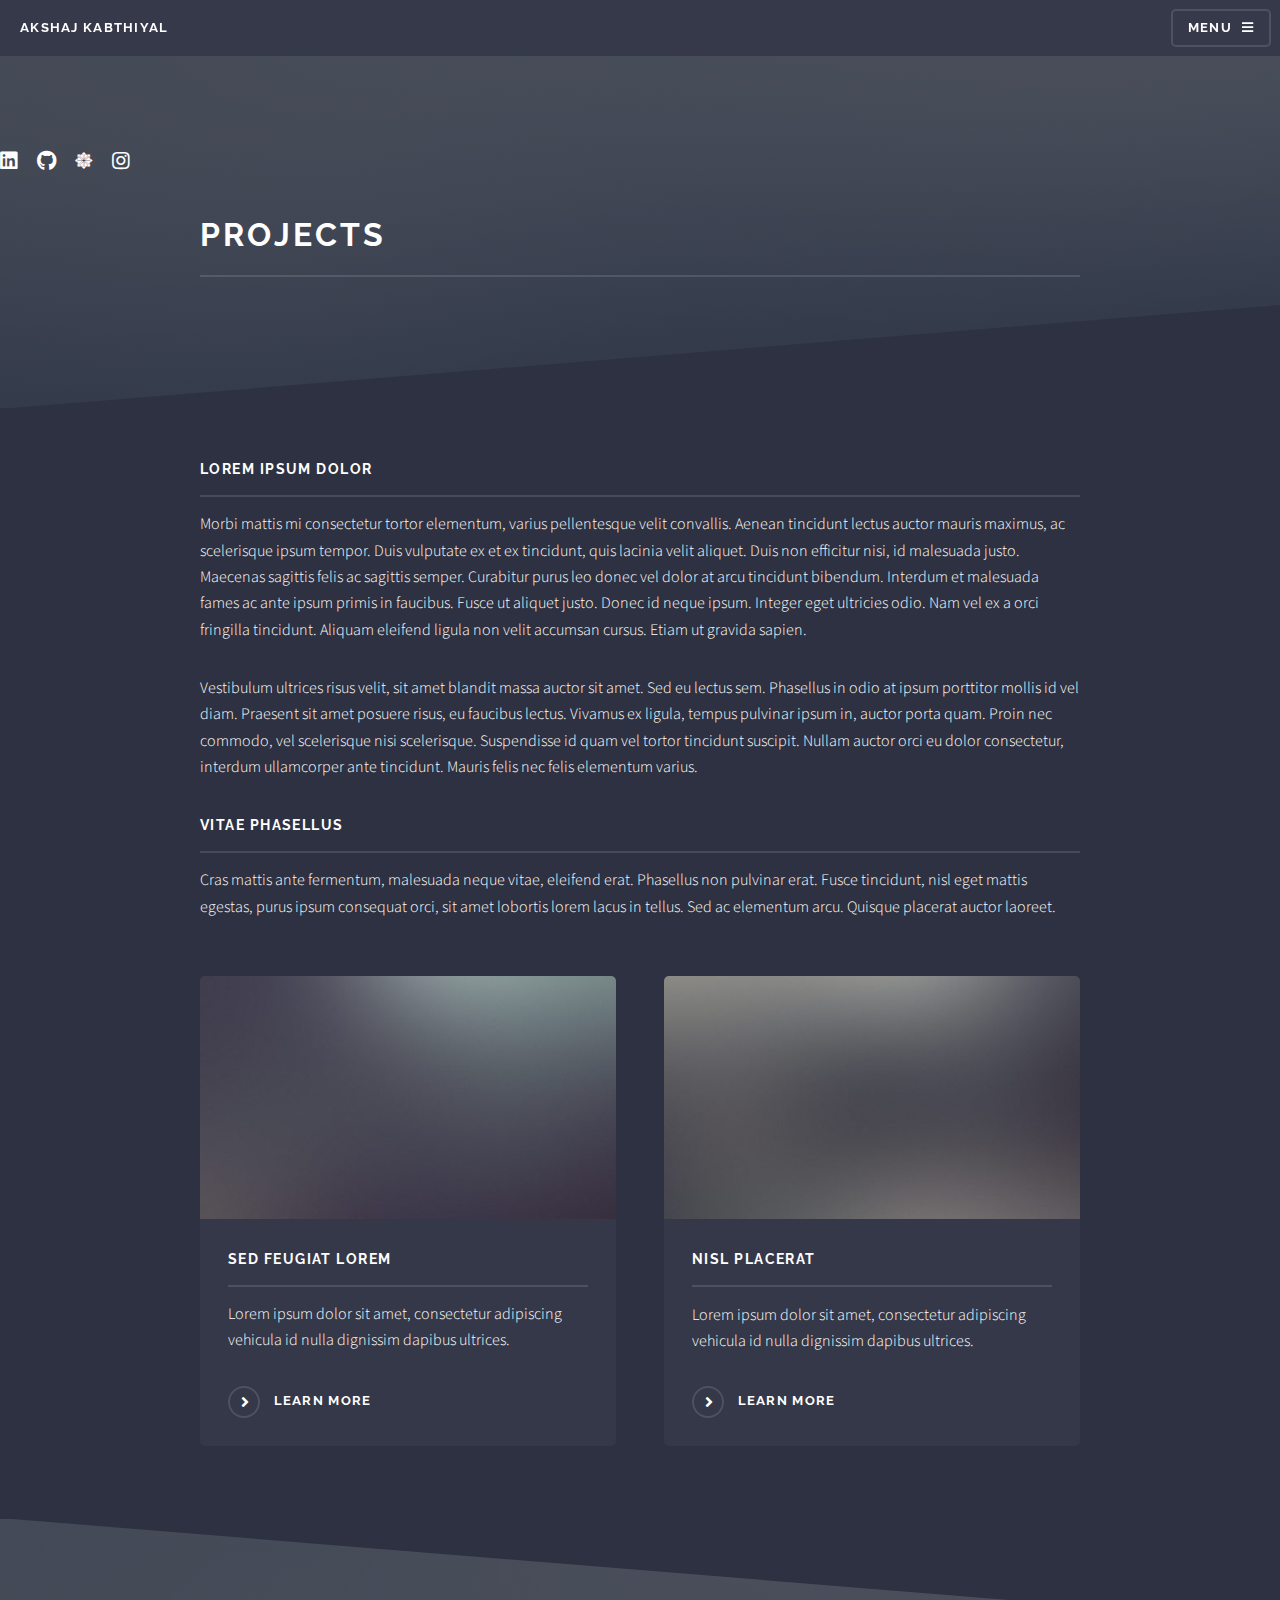
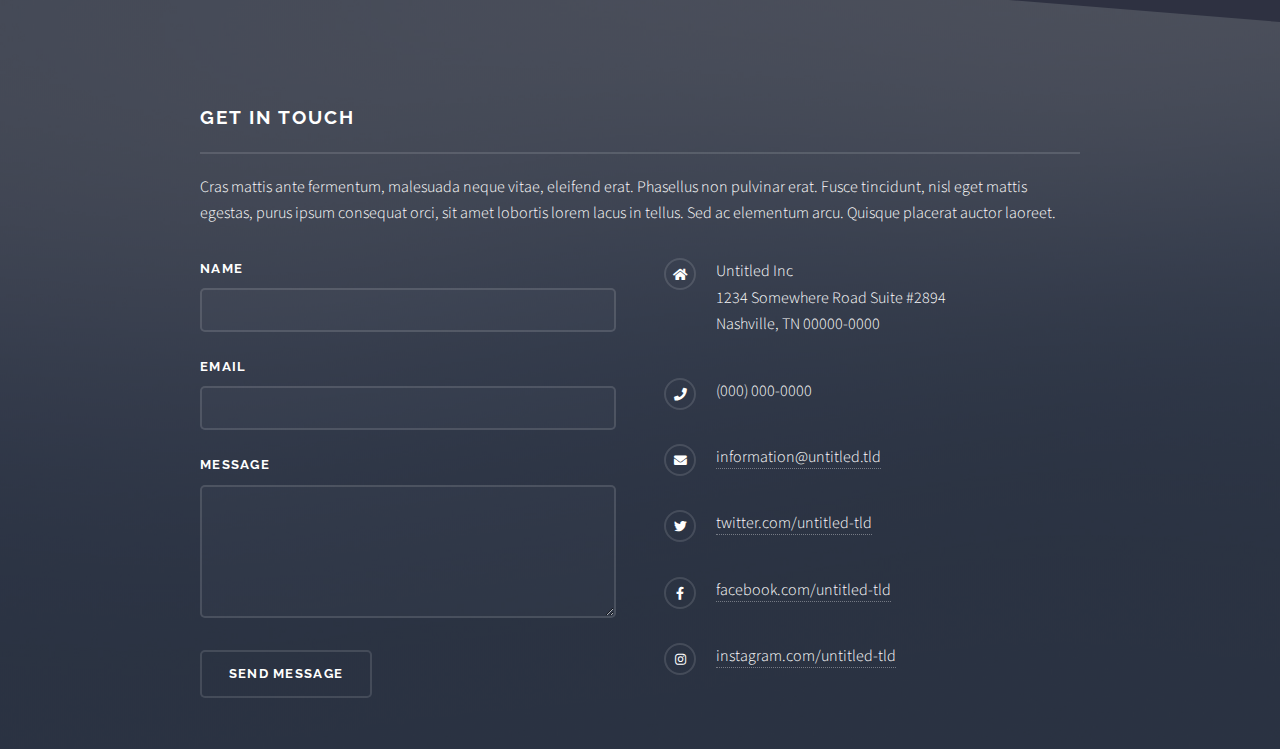
==== Projects.html @ 7f0baadf "Add files via upload" ====
<!DOCTYPE HTML>
<html>
	<head>
		<title>Akshaj Kabthiyal Portfolio</title>
		<meta charset="utf-8" />
		<meta name="viewport" content="width=device-width, initial-scale=1, user-scalable=no" />
		<link rel="stylesheet" href="assets/css/main.css" />
		<noscript><link rel="stylesheet" href="assets/css/noscript.css" /></noscript>
	</head>
	<body class="is-preload">

		<!-- Page Wrapper -->
			<div id="page-wrapper">

				<!-- Header -->
					<header id="header">
						<h1><a href="Home.html">Akshaj Kabthiyal</a></h1>
						<nav>
							<a href="#menu">Menu</a>
						</nav>
					</header>

				<!-- Menu -->
					<nav id="menu">
						<div class="inner">
							<h2>Menu</h2>
							<ul class="links">
								<li><a href="Home.html">Home</a></li>
								<li><a href="generic.html">Generic</a></li>
								<li><a href="elements.html">Elements</a></li>
								<li><a href="#">Log In</a></li>
								<li><a href="#">Sign Up</a></li>
							</ul>
							<a href="#" class="close">Close</a>
						</div>
					</nav>

				<!-- Wrapper -->
					<section id="wrapper">
						<header>
							<ul class="icons">
								<li><a href="https://www.linkedin.com/in/akshaj-kabthiyal-46103a1b7/" class="icon brands fa-linkedin"><span class="label">Linkedin</span></a></li>
								<li><a href="https://github.com/Akshaj0910" class="icon brands fa-github"><span class="label">Github</span></a></li>
								<li><a href="https://public.tableau.com/app/profile/akshaj4601" class="icon brands fa-centos"><span class="label">Tableau</span></a></li>
								<li><a href="https://www.instagram.com/akshaj0910/" class="icon brands fa-instagram"><span class="label">Instagram</span></a></li>
							</ul>
							<div class="inner">
								<h2>Projects</h2>
								<p> </p>
							</div>
						</header>

						<!-- Content -->
							<div class="wrapper">
								<div class="inner">

									<h3 class="major">Lorem ipsum dolor</h3>
									<p>Morbi mattis mi consectetur tortor elementum, varius pellentesque velit convallis. Aenean tincidunt lectus auctor mauris maximus, ac scelerisque ipsum tempor. Duis vulputate ex et ex tincidunt, quis lacinia velit aliquet. Duis non efficitur nisi, id malesuada justo. Maecenas sagittis felis ac sagittis semper. Curabitur purus leo donec vel dolor at arcu tincidunt bibendum. Interdum et malesuada fames ac ante ipsum primis in faucibus. Fusce ut aliquet justo. Donec id neque ipsum. Integer eget ultricies odio. Nam vel ex a orci fringilla tincidunt. Aliquam eleifend ligula non velit accumsan cursus. Etiam ut gravida sapien.</p>

									<p>Vestibulum ultrices risus velit, sit amet blandit massa auctor sit amet. Sed eu lectus sem. Phasellus in odio at ipsum porttitor mollis id vel diam. Praesent sit amet posuere risus, eu faucibus lectus. Vivamus ex ligula, tempus pulvinar ipsum in, auctor porta quam. Proin nec commodo, vel scelerisque nisi scelerisque. Suspendisse id quam vel tortor tincidunt suscipit. Nullam auctor orci eu dolor consectetur, interdum ullamcorper ante tincidunt. Mauris felis nec felis elementum varius.</p>

									<h3 class="major">Vitae phasellus</h3>
									<p>Cras mattis ante fermentum, malesuada neque vitae, eleifend erat. Phasellus non pulvinar erat. Fusce tincidunt, nisl eget mattis egestas, purus ipsum consequat orci, sit amet lobortis lorem lacus in tellus. Sed ac elementum arcu. Quisque placerat auctor laoreet.</p>

									<section class="features">
										<article>
											<a href="#" class="image"><img src="images/pic04.jpg" alt="" /></a>
											<h3 class="major">Sed feugiat lorem</h3>
											<p>Lorem ipsum dolor sit amet, consectetur adipiscing vehicula id nulla dignissim dapibus ultrices.</p>
											<a href="#" class="special">Learn more</a>
										</article>
										<article>
											<a href="#" class="image"><img src="images/pic05.jpg" alt="" /></a>
											<h3 class="major">Nisl placerat</h3>
											<p>Lorem ipsum dolor sit amet, consectetur adipiscing vehicula id nulla dignissim dapibus ultrices.</p>
											<a href="#" class="special">Learn more</a>
										</article>
									</section>

								</div>
							</div>

					</section>

				<!-- Footer -->
					<section id="footer">
						<div class="inner">
							<h2 class="major">Get in touch</h2>
							<p>Cras mattis ante fermentum, malesuada neque vitae, eleifend erat. Phasellus non pulvinar erat. Fusce tincidunt, nisl eget mattis egestas, purus ipsum consequat orci, sit amet lobortis lorem lacus in tellus. Sed ac elementum arcu. Quisque placerat auctor laoreet.</p>
							<form method="post" action="#">
								<div class="fields">
									<div class="field">
										<label for="name">Name</label>
										<input type="text" name="name" id="name" />
									</div>
									<div class="field">
										<label for="email">Email</label>
										<input type="email" name="email" id="email" />
									</div>
									<div class="field">
										<label for="message">Message</label>
										<textarea name="message" id="message" rows="4"></textarea>
									</div>
								</div>
								<ul class="actions">
									<li><input type="submit" value="Send Message" /></li>
								</ul>
							</form>
							<ul class="contact">
								<li class="icon solid fa-home">
									Untitled Inc<br />
									1234 Somewhere Road Suite #2894<br />
									Nashville, TN 00000-0000
								</li>
								<li class="icon solid fa-phone">(000) 000-0000</li>
								<li class="icon solid fa-envelope"><a href="#">information@untitled.tld</a></li>
								<li class="icon brands fa-twitter"><a href="#">twitter.com/untitled-tld</a></li>
								<li class="icon brands fa-facebook-f"><a href="#">facebook.com/untitled-tld</a></li>
								<li class="icon brands fa-instagram"><a href="#">instagram.com/untitled-tld</a></li>
							</ul>
						</div>
					</section>

			</div>

		<!-- Scripts -->
			<script src="assets/js/jquery.min.js"></script>
			<script src="assets/js/jquery.scrollex.min.js"></script>
			<script src="assets/js/browser.min.js"></script>
			<script src="assets/js/breakpoints.min.js"></script>
			<script src="assets/js/util.js"></script>
			<script src="assets/js/main.js"></script>

	</body>
</html>
---- assets/css/main.css ----
@import url(fontawesome-all.min.css);
@import url("https://fonts.googleapis.com/css?family=Raleway:200,700|Source+Sans+Pro:300,600,300italic,600italic");

/*
	Solid State by HTML5 UP
	html5up.net | @ajlkn
	Free for personal and commercial use under the CCA 3.0 license (html5up.net/license)
*/

html, body, div, span, applet, object,
iframe, h1, h2, h3, h4, h5, h6, p, blockquote,
pre, a, abbr, acronym, address, big, cite,
code, del, dfn, em, img, ins, kbd, q, s, samp,
small, strike, strong, sub, sup, tt, var, b,
u, i, center, dl, dt, dd, ol, ul, li, fieldset,
form, label, legend, table, caption, tbody,
tfoot, thead, tr, th, td, article, aside,
canvas, details, embed, figure, figcaption,
footer, header, hgroup, menu, nav, output, ruby,
section, summary, time, mark, audio, video {
	margin: 0;
	padding: 0;
	border: 0;
	font-size: 100%;
	font: inherit;
	vertical-align: baseline;}

article, aside, details, figcaption, figure,
footer, header, hgroup, menu, nav, section {
	display: block;}

body {
	line-height: 1;
}

ol, ul {
	list-style: none;
}

blockquote, q {
	quotes: none;
}

	blockquote:before, blockquote:after, q:before, q:after {
		content: '';
		content: none;
	}

table {
	border-collapse: collapse;
	border-spacing: 0;
}

body {
	-webkit-text-size-adjust: none;
}

mark {
	background-color: transparent;
	color: inherit;
}

input::-moz-focus-inner {
	border: 0;
	padding: 0;
}

input, select, textarea {
	-moz-appearance: none;
	-webkit-appearance: none;
	-ms-appearance: none;
	appearance: none;
}

/* Basic */

	@-ms-viewport {
		width: device-width;
	}

	body {
		-ms-overflow-style: scrollbar;
	}

	@media screen and (max-width: 480px) {

		html, body {
			min-width: 320px;
		}

	}

	html {
		box-sizing: border-box;
	}

	*, *:before, *:after {
		box-sizing: inherit;
	}

	body {
		background-color: #2e3141;
		background-image: linear-gradient(to top, rgba(46, 49, 65, 0.8), rgba(46, 49, 65, 0.8)), url("../../images/bg.jpg");
		background-size: auto,
 cover;
		background-attachment: fixed,
 fixed;
		background-position: center,
 center;
	}

		body.is-preload *, body.is-preload *:before, body.is-preload *:after {
			-moz-animation: none !important;
			-webkit-animation: none !important;
			-ms-animation: none !important;
			animation: none !important;
			-moz-transition: none !important;
			-webkit-transition: none !important;
			-ms-transition: none !important;
			transition: none !important;
		}

/* Type */

	body, input, select, textarea {
		color: #ffffff;
		font-family: "Source Sans Pro", Helvetica, sans-serif;
		font-size: 16.5pt;
		font-weight: 300;
		line-height: 1.65;
	}

		@media screen and (max-width: 1680px) {

			body, input, select, textarea {
				font-size: 13pt;
			}

		}

		@media screen and (max-width: 1280px) {

			body, input, select, textarea {
				font-size: 12pt;
			}

		}

		@media screen and (max-width: 980px) {

			body, input, select, textarea {
				font-size: 12pt;
			}

		}

		@media screen and (max-width: 736px) {

			body, input, select, textarea {
				font-size: 12pt;
			}

		}

		@media screen and (max-width: 480px) {

			body, input, select, textarea {
				font-size: 12pt;
			}

		}

	a {
		-moz-transition: color 0.2s ease-in-out, border-bottom-color 0.2s ease-in-out;
		-webkit-transition: color 0.2s ease-in-out, border-bottom-color 0.2s ease-in-out;
		-ms-transition: color 0.2s ease-in-out, border-bottom-color 0.2s ease-in-out;
		transition: color 0.2s ease-in-out, border-bottom-color 0.2s ease-in-out;
		border-bottom: dotted 1px rgba(255, 255, 255, 0.35);
		color: #ffffff;
		text-decoration: none;
	}

		a:hover {
			border-bottom-color: transparent;
			color: #ffffff !important;
		}

		a.special:not(.button) {
			text-decoration: none;
			border-bottom: 0;
			display: block;
			font-family: Raleway, Helvetica, sans-serif;
			font-size: 0.8em;
			font-weight: 700;
			letter-spacing: 0.1em;
			margin: 0 0 2em 0;
			text-transform: uppercase;
		}

			a.special:not(.button):before {
				-moz-osx-font-smoothing: grayscale;
				-webkit-font-smoothing: antialiased;
				display: inline-block;
				font-style: normal;
				font-variant: normal;
				text-rendering: auto;
				line-height: 1;
				text-transform: none !important;
				font-family: 'Font Awesome 5 Free';
				font-weight: 900;
			}

			a.special:not(.button):before {
				-moz-transition: background-color 0.2s ease-in-out;
				-webkit-transition: background-color 0.2s ease-in-out;
				-ms-transition: background-color 0.2s ease-in-out;
				transition: background-color 0.2s ease-in-out;
				border-radius: 100%;
				border: solid 2px rgba(255, 255, 255, 0.125);
				content: '\f105';
				display: inline-block;
				font-size: 1.25em;
				height: 2em;
				line-height: 1.75em;
				margin-right: 0.85em;
				text-align: center;
				text-indent: 0.15em;
				vertical-align: middle;
				width: 2em;
			}

			a.special:not(.button):hover:before {
				background-color: rgba(255, 255, 255, 0.025);
			}

			a.special:not(.button):active:before {
				background-color: rgba(255, 255, 255, 0.075);
			}

	strong, b {
		color: #ffffff;
		font-weight: 600;
	}

	em, i {
		font-style: italic;
	}

	p {
		margin: 0 0 2em 0;
	}

	h1, h2, h3, h4, h5, h6 {
		color: #ffffff;
		font-family: Raleway, Helvetica, sans-serif;
		font-weight: 700;
		letter-spacing: 0.1em;
		margin: 0 0 1em 0;
		text-transform: uppercase;
	}

		h1 a, h2 a, h3 a, h4 a, h5 a, h6 a {
			color: inherit;
			text-decoration: none;
			border-bottom: 0;
		}

		h1 span, h2 span, h3 span, h4 span, h5 span, h6 span {
			font-weight: 200;
		}

		h1.major, h2.major, h3.major, h4.major, h5.major, h6.major {
			padding-bottom: 1em;
			border-bottom: solid 2px rgba(255, 255, 255, 0.125);
		}

	h2 {
		font-size: 1.2em;
	}

	h3 {
		font-size: 0.9em;
	}

	h4 {
		font-size: 0.7em;
	}

	h5 {
		font-size: 0.7em;
	}

	h6 {
		font-size: 0.7em;
	}

	@media screen and (max-width: 736px) {

		h2 {
			font-size: 1em;
		}

		h3 {
			font-size: 0.8em;
		}

	}

	sub {
		font-size: 0.8em;
		position: relative;
		top: 0.5em;
	}

	sup {
		font-size: 0.8em;
		position: relative;
		top: -0.5em;
	}

	blockquote {
		border-left: solid 4px rgba(255, 255, 255, 0.125);
		font-style: italic;
		margin: 0 0 2em 0;
		padding: 0.5em 0 0.5em 2em;
	}

	code {
		background: rgba(255, 255, 255, 0.025);
		border-radius: 5px;
		border: solid 2px rgba(255, 255, 255, 0.125);
		font-family: "Courier New", monospace;
		font-size: 0.9em;
		margin: 0 0.25em;
		padding: 0.25em 0.65em;
	}

	pre {
		-webkit-overflow-scrolling: touch;
		font-family: "Courier New", monospace;
		font-size: 0.9em;
		margin: 0 0 2em 0;
	}

		pre code {
			display: block;
			line-height: 1.75em;
			padding: 1em 1.5em;
			overflow-x: auto;
		}

	hr {
		border: 0;
		border-bottom: solid 2px rgba(255, 255, 255, 0.125);
		margin: 2.5em 0;
	}

		hr.major {
			margin: 4em 0;
		}

	.align-left {
		text-align: left;
	}

	.align-center {
		text-align: center;
	}

	.align-right {
		text-align: right;
	}

/* Row */

	.row {
		display: flex;
		flex-wrap: wrap;
		box-sizing: border-box;
		align-items: stretch;
	}

		.row > * {
			box-sizing: border-box;
		}

		.row.gtr-uniform > * > :last-child {
			margin-bottom: 0;
		}

		.row.aln-left {
			justify-content: flex-start;
		}

		.row.aln-center {
			justify-content: center;
		}

		.row.aln-right {
			justify-content: flex-end;
		}

		.row.aln-top {
			align-items: flex-start;
		}

		.row.aln-middle {
			align-items: center;
		}

		.row.aln-bottom {
			align-items: flex-end;
		}

		.row > .imp {
			order: -1;
		}

		.row > .col-1 {
			width: 8.33333%;
		}

		.row > .off-1 {
			margin-left: 8.33333%;
		}

		.row > .col-2 {
			width: 16.66667%;
		}

		.row > .off-2 {
			margin-left: 16.66667%;
		}

		.row > .col-3 {
			width: 25%;
		}

		.row > .off-3 {
			margin-left: 25%;
		}

		.row > .col-4 {
			width: 33.33333%;
		}

		.row > .off-4 {
			margin-left: 33.33333%;
		}

		.row > .col-5 {
			width: 41.66667%;
		}

		.row > .off-5 {
			margin-left: 41.66667%;
		}

		.row > .col-6 {
			width: 50%;
		}

		.row > .off-6 {
			margin-left: 50%;
		}

		.row > .col-7 {
			width: 58.33333%;
		}

		.row > .off-7 {
			margin-left: 58.33333%;
		}

		.row > .col-8 {
			width: 66.66667%;
		}

		.row > .off-8 {
			margin-left: 66.66667%;
		}

		.row > .col-9 {
			width: 75%;
		}

		.row > .off-9 {
			margin-left: 75%;
		}

		.row > .col-10 {
			width: 83.33333%;
		}

		.row > .off-10 {
			margin-left: 83.33333%;
		}

		.row > .col-11 {
			width: 91.66667%;
		}

		.row > .off-11 {
			margin-left: 91.66667%;
		}

		.row > .col-12 {
			width: 100%;
		}

		.row > .off-12 {
			margin-left: 100%;
		}

		.row.gtr-0 {
			margin-top: 0;
			margin-left: 0em;
		}

			.row.gtr-0 > * {
				padding: 0 0 0 0em;
			}

			.row.gtr-0.gtr-uniform {
				margin-top: 0em;
			}

				.row.gtr-0.gtr-uniform > * {
					padding-top: 0em;
				}

		.row.gtr-25 {
			margin-top: 0;
			margin-left: -0.4375em;
		}

			.row.gtr-25 > * {
				padding: 0 0 0 0.4375em;
			}

			.row.gtr-25.gtr-uniform {
				margin-top: -0.4375em;
			}

				.row.gtr-25.gtr-uniform > * {
					padding-top: 0.4375em;
				}

		.row.gtr-50 {
			margin-top: 0;
			margin-left: -0.875em;
		}

			.row.gtr-50 > * {
				padding: 0 0 0 0.875em;
			}

			.row.gtr-50.gtr-uniform {
				margin-top: -0.875em;
			}

				.row.gtr-50.gtr-uniform > * {
					padding-top: 0.875em;
				}

		.row {
			margin-top: 0;
			margin-left: -1.75em;
		}

			.row > * {
				padding: 0 0 0 1.75em;
			}

			.row.gtr-uniform {
				margin-top: -1.75em;
			}

				.row.gtr-uniform > * {
					padding-top: 1.75em;
				}

		.row.gtr-150 {
			margin-top: 0;
			margin-left: -2.625em;
		}

			.row.gtr-150 > * {
				padding: 0 0 0 2.625em;
			}

			.row.gtr-150.gtr-uniform {
				margin-top: -2.625em;
			}

				.row.gtr-150.gtr-uniform > * {
					padding-top: 2.625em;
				}

		.row.gtr-200 {
			margin-top: 0;
			margin-left: -3.5em;
		}

			.row.gtr-200 > * {
				padding: 0 0 0 3.5em;
			}

			.row.gtr-200.gtr-uniform {
				margin-top: -3.5em;
			}

				.row.gtr-200.gtr-uniform > * {
					padding-top: 3.5em;
				}

		@media screen and (max-width: 1680px) {

			.row {
				display: flex;
				flex-wrap: wrap;
				box-sizing: border-box;
				align-items: stretch;
			}

				.row > * {
					box-sizing: border-box;
				}

				.row.gtr-uniform > * > :last-child {
					margin-bottom: 0;
				}

				.row.aln-left {
					justify-content: flex-start;
				}

				.row.aln-center {
					justify-content: center;
				}

				.row.aln-right {
					justify-content: flex-end;
				}

				.row.aln-top {
					align-items: flex-start;
				}

				.row.aln-middle {
					align-items: center;
				}

				.row.aln-bottom {
					align-items: flex-end;
				}

				.row > .imp-xlarge {
					order: -1;
				}

				.row > .col-1-xlarge {
					width: 8.33333%;
				}

				.row > .off-1-xlarge {
					margin-left: 8.33333%;
				}

				.row > .col-2-xlarge {
					width: 16.66667%;
				}

				.row > .off-2-xlarge {
					margin-left: 16.66667%;
				}

				.row > .col-3-xlarge {
					width: 25%;
				}

				.row > .off-3-xlarge {
					margin-left: 25%;
				}

				.row > .col-4-xlarge {
					width: 33.33333%;
				}

				.row > .off-4-xlarge {
					margin-left: 33.33333%;
				}

				.row > .col-5-xlarge {
					width: 41.66667%;
				}

				.row > .off-5-xlarge {
					margin-left: 41.66667%;
				}

				.row > .col-6-xlarge {
					width: 50%;
				}

				.row > .off-6-xlarge {
					margin-left: 50%;
				}

				.row > .col-7-xlarge {
					width: 58.33333%;
				}

				.row > .off-7-xlarge {
					margin-left: 58.33333%;
				}

				.row > .col-8-xlarge {
					width: 66.66667%;
				}

				.row > .off-8-xlarge {
					margin-left: 66.66667%;
				}

				.row > .col-9-xlarge {
					width: 75%;
				}

				.row > .off-9-xlarge {
					margin-left: 75%;
				}

				.row > .col-10-xlarge {
					width: 83.33333%;
				}

				.row > .off-10-xlarge {
					margin-left: 83.33333%;
				}

				.row > .col-11-xlarge {
					width: 91.66667%;
				}

				.row > .off-11-xlarge {
					margin-left: 91.66667%;
				}

				.row > .col-12-xlarge {
					width: 100%;
				}

				.row > .off-12-xlarge {
					margin-left: 100%;
				}

				.row.gtr-0 {
					margin-top: 0;
					margin-left: 0em;
				}

					.row.gtr-0 > * {
						padding: 0 0 0 0em;
					}

					.row.gtr-0.gtr-uniform {
						margin-top: 0em;
					}

						.row.gtr-0.gtr-uniform > * {
							padding-top: 0em;
						}

				.row.gtr-25 {
					margin-top: 0;
					margin-left: -0.4375em;
				}

					.row.gtr-25 > * {
						padding: 0 0 0 0.4375em;
					}

					.row.gtr-25.gtr-uniform {
						margin-top: -0.4375em;
					}

						.row.gtr-25.gtr-uniform > * {
							padding-top: 0.4375em;
						}

				.row.gtr-50 {
					margin-top: 0;
					margin-left: -0.875em;
				}

					.row.gtr-50 > * {
						padding: 0 0 0 0.875em;
					}

					.row.gtr-50.gtr-uniform {
						margin-top: -0.875em;
					}

						.row.gtr-50.gtr-uniform > * {
							padding-top: 0.875em;
						}

				.row {
					margin-top: 0;
					margin-left: -1.75em;
				}

					.row > * {
						padding: 0 0 0 1.75em;
					}

					.row.gtr-uniform {
						margin-top: -1.75em;
					}

						.row.gtr-uniform > * {
							padding-top: 1.75em;
						}

				.row.gtr-150 {
					margin-top: 0;
					margin-left: -2.625em;
				}

					.row.gtr-150 > * {
						padding: 0 0 0 2.625em;
					}

					.row.gtr-150.gtr-uniform {
						margin-top: -2.625em;
					}

						.row.gtr-150.gtr-uniform > * {
							padding-top: 2.625em;
						}

				.row.gtr-200 {
					margin-top: 0;
					margin-left: -3.5em;
				}

					.row.gtr-200 > * {
						padding: 0 0 0 3.5em;
					}

					.row.gtr-200.gtr-uniform {
						margin-top: -3.5em;
					}

						.row.gtr-200.gtr-uniform > * {
							padding-top: 3.5em;
						}

		}

		@media screen and (max-width: 1280px) {

			.row {
				display: flex;
				flex-wrap: wrap;
				box-sizing: border-box;
				align-items: stretch;
			}

				.row > * {
					box-sizing: border-box;
				}

				.row.gtr-uniform > * > :last-child {
					margin-bottom: 0;
				}

				.row.aln-left {
					justify-content: flex-start;
				}

				.row.aln-center {
					justify-content: center;
				}

				.row.aln-right {
					justify-content: flex-end;
				}

				.row.aln-top {
					align-items: flex-start;
				}

				.row.aln-middle {
					align-items: center;
				}

				.row.aln-bottom {
					align-items: flex-end;
				}

				.row > .imp-large {
					order: -1;
				}

				.row > .col-1-large {
					width: 8.33333%;
				}

				.row > .off-1-large {
					margin-left: 8.33333%;
				}

				.row > .col-2-large {
					width: 16.66667%;
				}

				.row > .off-2-large {
					margin-left: 16.66667%;
				}

				.row > .col-3-large {
					width: 25%;
				}

				.row > .off-3-large {
					margin-left: 25%;
				}

				.row > .col-4-large {
					width: 33.33333%;
				}

				.row > .off-4-large {
					margin-left: 33.33333%;
				}

				.row > .col-5-large {
					width: 41.66667%;
				}

				.row > .off-5-large {
					margin-left: 41.66667%;
				}

				.row > .col-6-large {
					width: 50%;
				}

				.row > .off-6-large {
					margin-left: 50%;
				}

				.row > .col-7-large {
					width: 58.33333%;
				}

				.row > .off-7-large {
					margin-left: 58.33333%;
				}

				.row > .col-8-large {
					width: 66.66667%;
				}

				.row > .off-8-large {
					margin-left: 66.66667%;
				}

				.row > .col-9-large {
					width: 75%;
				}

				.row > .off-9-large {
					margin-left: 75%;
				}

				.row > .col-10-large {
					width: 83.33333%;
				}

				.row > .off-10-large {
					margin-left: 83.33333%;
				}

				.row > .col-11-large {
					width: 91.66667%;
				}

				.row > .off-11-large {
					margin-left: 91.66667%;
				}

				.row > .col-12-large {
					width: 100%;
				}

				.row > .off-12-large {
					margin-left: 100%;
				}

				.row.gtr-0 {
					margin-top: 0;
					margin-left: 0em;
				}

					.row.gtr-0 > * {
						padding: 0 0 0 0em;
					}

					.row.gtr-0.gtr-uniform {
						margin-top: 0em;
					}

						.row.gtr-0.gtr-uniform > * {
							padding-top: 0em;
						}

				.row.gtr-25 {
					margin-top: 0;
					margin-left: -0.4375em;
				}

					.row.gtr-25 > * {
						padding: 0 0 0 0.4375em;
					}

					.row.gtr-25.gtr-uniform {
						margin-top: -0.4375em;
					}

						.row.gtr-25.gtr-uniform > * {
							padding-top: 0.4375em;
						}

				.row.gtr-50 {
					margin-top: 0;
					margin-left: -0.875em;
				}

					.row.gtr-50 > * {
						padding: 0 0 0 0.875em;
					}

					.row.gtr-50.gtr-uniform {
						margin-top: -0.875em;
					}

						.row.gtr-50.gtr-uniform > * {
							padding-top: 0.875em;
						}

				.row {
					margin-top: 0;
					margin-left: -1.75em;
				}

					.row > * {
						padding: 0 0 0 1.75em;
					}

					.row.gtr-uniform {
						margin-top: -1.75em;
					}

						.row.gtr-uniform > * {
							padding-top: 1.75em;
						}

				.row.gtr-150 {
					margin-top: 0;
					margin-left: -2.625em;
				}

					.row.gtr-150 > * {
						padding: 0 0 0 2.625em;
					}

					.row.gtr-150.gtr-uniform {
						margin-top: -2.625em;
					}

						.row.gtr-150.gtr-uniform > * {
							padding-top: 2.625em;
						}

				.row.gtr-200 {
					margin-top: 0;
					margin-left: -3.5em;
				}

					.row.gtr-200 > * {
						padding: 0 0 0 3.5em;
					}

					.row.gtr-200.gtr-uniform {
						margin-top: -3.5em;
					}

						.row.gtr-200.gtr-uniform > * {
							padding-top: 3.5em;
						}

		}

		@media screen and (max-width: 980px) {

			.row {
				display: flex;
				flex-wrap: wrap;
				box-sizing: border-box;
				align-items: stretch;
			}

				.row > * {
					box-sizing: border-box;
				}

				.row.gtr-uniform > * > :last-child {
					margin-bottom: 0;
				}

				.row.aln-left {
					justify-content: flex-start;
				}

				.row.aln-center {
					justify-content: center;
				}

				.row.aln-right {
					justify-content: flex-end;
				}

				.row.aln-top {
					align-items: flex-start;
				}

				.row.aln-middle {
					align-items: center;
				}

				.row.aln-bottom {
					align-items: flex-end;
				}

				.row > .imp-medium {
					order: -1;
				}

				.row > .col-1-medium {
					width: 8.33333%;
				}

				.row > .off-1-medium {
					margin-left: 8.33333%;
				}

				.row > .col-2-medium {
					width: 16.66667%;
				}

				.row > .off-2-medium {
					margin-left: 16.66667%;
				}

				.row > .col-3-medium {
					width: 25%;
				}

				.row > .off-3-medium {
					margin-left: 25%;
				}

				.row > .col-4-medium {
					width: 33.33333%;
				}

				.row > .off-4-medium {
					margin-left: 33.33333%;
				}

				.row > .col-5-medium {
					width: 41.66667%;
				}

				.row > .off-5-medium {
					margin-left: 41.66667%;
				}

				.row > .col-6-medium {
					width: 50%;
				}

				.row > .off-6-medium {
					margin-left: 50%;
				}

				.row > .col-7-medium {
					width: 58.33333%;
				}

				.row > .off-7-medium {
					margin-left: 58.33333%;
				}

				.row > .col-8-medium {
					width: 66.66667%;
				}

				.row > .off-8-medium {
					margin-left: 66.66667%;
				}

				.row > .col-9-medium {
					width: 75%;
				}

				.row > .off-9-medium {
					margin-left: 75%;
				}

				.row > .col-10-medium {
					width: 83.33333%;
				}

				.row > .off-10-medium {
					margin-left: 83.33333%;
				}

				.row > .col-11-medium {
					width: 91.66667%;
				}

				.row > .off-11-medium {
					margin-left: 91.66667%;
				}

				.row > .col-12-medium {
					width: 100%;
				}

				.row > .off-12-medium {
					margin-left: 100%;
				}

				.row.gtr-0 {
					margin-top: 0;
					margin-left: 0em;
				}

					.row.gtr-0 > * {
						padding: 0 0 0 0em;
					}

					.row.gtr-0.gtr-uniform {
						margin-top: 0em;
					}

						.row.gtr-0.gtr-uniform > * {
							padding-top: 0em;
						}

				.row.gtr-25 {
					margin-top: 0;
					margin-left: -0.4375em;
				}

					.row.gtr-25 > * {
						padding: 0 0 0 0.4375em;
					}

					.row.gtr-25.gtr-uniform {
						margin-top: -0.4375em;
					}

						.row.gtr-25.gtr-uniform > * {
							padding-top: 0.4375em;
						}

				.row.gtr-50 {
					margin-top: 0;
					margin-left: -0.875em;
				}

					.row.gtr-50 > * {
						padding: 0 0 0 0.875em;
					}

					.row.gtr-50.gtr-uniform {
						margin-top: -0.875em;
					}

						.row.gtr-50.gtr-uniform > * {
							padding-top: 0.875em;
						}

				.row {
					margin-top: 0;
					margin-left: -1.75em;
				}

					.row > * {
						padding: 0 0 0 1.75em;
					}

					.row.gtr-uniform {
						margin-top: -1.75em;
					}

						.row.gtr-uniform > * {
							padding-top: 1.75em;
						}

				.row.gtr-150 {
					margin-top: 0;
					margin-left: -2.625em;
				}

					.row.gtr-150 > * {
						padding: 0 0 0 2.625em;
					}

					.row.gtr-150.gtr-uniform {
						margin-top: -2.625em;
					}

						.row.gtr-150.gtr-uniform > * {
							padding-top: 2.625em;
						}

				.row.gtr-200 {
					margin-top: 0;
					margin-left: -3.5em;
				}

					.row.gtr-200 > * {
						padding: 0 0 0 3.5em;
					}

					.row.gtr-200.gtr-uniform {
						margin-top: -3.5em;
					}

						.row.gtr-200.gtr-uniform > * {
							padding-top: 3.5em;
						}

		}

		@media screen and (max-width: 736px) {

			.row {
				display: flex;
				flex-wrap: wrap;
				box-sizing: border-box;
				align-items: stretch;
			}

				.row > * {
					box-sizing: border-box;
				}

				.row.gtr-uniform > * > :last-child {
					margin-bottom: 0;
				}

				.row.aln-left {
					justify-content: flex-start;
				}

				.row.aln-center {
					justify-content: center;
				}

				.row.aln-right {
					justify-content: flex-end;
				}

				.row.aln-top {
					align-items: flex-start;
				}

				.row.aln-middle {
					align-items: center;
				}

				.row.aln-bottom {
					align-items: flex-end;
				}

				.row > .imp-small {
					order: -1;
				}

				.row > .col-1-small {
					width: 8.33333%;
				}

				.row > .off-1-small {
					margin-left: 8.33333%;
				}

				.row > .col-2-small {
					width: 16.66667%;
				}

				.row > .off-2-small {
					margin-left: 16.66667%;
				}

				.row > .col-3-small {
					width: 25%;
				}

				.row > .off-3-small {
					margin-left: 25%;
				}

				.row > .col-4-small {
					width: 33.33333%;
				}

				.row > .off-4-small {
					margin-left: 33.33333%;
				}

				.row > .col-5-small {
					width: 41.66667%;
				}

				.row > .off-5-small {
					margin-left: 41.66667%;
				}

				.row > .col-6-small {
					width: 50%;
				}

				.row > .off-6-small {
					margin-left: 50%;
				}

				.row > .col-7-small {
					width: 58.33333%;
				}

				.row > .off-7-small {
					margin-left: 58.33333%;
				}

				.row > .col-8-small {
					width: 66.66667%;
				}

				.row > .off-8-small {
					margin-left: 66.66667%;
				}

				.row > .col-9-small {
					width: 75%;
				}

				.row > .off-9-small {
					margin-left: 75%;
				}

				.row > .col-10-small {
					width: 83.33333%;
				}

				.row > .off-10-small {
					margin-left: 83.33333%;
				}

				.row > .col-11-small {
					width: 91.66667%;
				}

				.row > .off-11-small {
					margin-left: 91.66667%;
				}

				.row > .col-12-small {
					width: 100%;
				}

				.row > .off-12-small {
					margin-left: 100%;
				}

				.row.gtr-0 {
					margin-top: 0;
					margin-left: 0em;
				}

					.row.gtr-0 > * {
						padding: 0 0 0 0em;
					}

					.row.gtr-0.gtr-uniform {
						margin-top: 0em;
					}

						.row.gtr-0.gtr-uniform > * {
							padding-top: 0em;
						}

				.row.gtr-25 {
					margin-top: 0;
					margin-left: -0.3125em;
				}

					.row.gtr-25 > * {
						padding: 0 0 0 0.3125em;
					}

					.row.gtr-25.gtr-uniform {
						margin-top: -0.3125em;
					}

						.row.gtr-25.gtr-uniform > * {
							padding-top: 0.3125em;
						}

				.row.gtr-50 {
					margin-top: 0;
					margin-left: -0.625em;
				}

					.row.gtr-50 > * {
						padding: 0 0 0 0.625em;
					}

					.row.gtr-50.gtr-uniform {
						margin-top: -0.625em;
					}

						.row.gtr-50.gtr-uniform > * {
							padding-top: 0.625em;
						}

				.row {
					margin-top: 0;
					margin-left: -1.25em;
				}

					.row > * {
						padding: 0 0 0 1.25em;
					}

					.row.gtr-uniform {
						margin-top: -1.25em;
					}

						.row.gtr-uniform > * {
							padding-top: 1.25em;
						}

				.row.gtr-150 {
					margin-top: 0;
					margin-left: -1.875em;
				}

					.row.gtr-150 > * {
						padding: 0 0 0 1.875em;
					}

					.row.gtr-150.gtr-uniform {
						margin-top: -1.875em;
					}

						.row.gtr-150.gtr-uniform > * {
							padding-top: 1.875em;
						}

				.row.gtr-200 {
					margin-top: 0;
					margin-left: -2.5em;
				}

					.row.gtr-200 > * {
						padding: 0 0 0 2.5em;
					}

					.row.gtr-200.gtr-uniform {
						margin-top: -2.5em;
					}

						.row.gtr-200.gtr-uniform > * {
							padding-top: 2.5em;
						}

		}

		@media screen and (max-width: 480px) {

			.row {
				display: flex;
				flex-wrap: wrap;
				box-sizing: border-box;
				align-items: stretch;
			}

				.row > * {
					box-sizing: border-box;
				}

				.row.gtr-uniform > * > :last-child {
					margin-bottom: 0;
				}

				.row.aln-left {
					justify-content: flex-start;
				}

				.row.aln-center {
					justify-content: center;
				}

				.row.aln-right {
					justify-content: flex-end;
				}

				.row.aln-top {
					align-items: flex-start;
				}

				.row.aln-middle {
					align-items: center;
				}

				.row.aln-bottom {
					align-items: flex-end;
				}

				.row > .imp-xsmall {
					order: -1;
				}

				.row > .col-1-xsmall {
					width: 8.33333%;
				}

				.row > .off-1-xsmall {
					margin-left: 8.33333%;
				}

				.row > .col-2-xsmall {
					width: 16.66667%;
				}

				.row > .off-2-xsmall {
					margin-left: 16.66667%;
				}

				.row > .col-3-xsmall {
					width: 25%;
				}

				.row > .off-3-xsmall {
					margin-left: 25%;
				}

				.row > .col-4-xsmall {
					width: 33.33333%;
				}

				.row > .off-4-xsmall {
					margin-left: 33.33333%;
				}

				.row > .col-5-xsmall {
					width: 41.66667%;
				}

				.row > .off-5-xsmall {
					margin-left: 41.66667%;
				}

				.row > .col-6-xsmall {
					width: 50%;
				}

				.row > .off-6-xsmall {
					margin-left: 50%;
				}

				.row > .col-7-xsmall {
					width: 58.33333%;
				}

				.row > .off-7-xsmall {
					margin-left: 58.33333%;
				}

				.row > .col-8-xsmall {
					width: 66.66667%;
				}

				.row > .off-8-xsmall {
					margin-left: 66.66667%;
				}

				.row > .col-9-xsmall {
					width: 75%;
				}

				.row > .off-9-xsmall {
					margin-left: 75%;
				}

				.row > .col-10-xsmall {
					width: 83.33333%;
				}

				.row > .off-10-xsmall {
					margin-left: 83.33333%;
				}

				.row > .col-11-xsmall {
					width: 91.66667%;
				}

				.row > .off-11-xsmall {
					margin-left: 91.66667%;
				}

				.row > .col-12-xsmall {
					width: 100%;
				}

				.row > .off-12-xsmall {
					margin-left: 100%;
				}

				.row.gtr-0 {
					margin-top: 0;
					margin-left: 0em;
				}

					.row.gtr-0 > * {
						padding: 0 0 0 0em;
					}

					.row.gtr-0.gtr-uniform {
						margin-top: 0em;
					}

						.row.gtr-0.gtr-uniform > * {
							padding-top: 0em;
						}

				.row.gtr-25 {
					margin-top: 0;
					margin-left: -0.3125em;
				}

					.row.gtr-25 > * {
						padding: 0 0 0 0.3125em;
					}

					.row.gtr-25.gtr-uniform {
						margin-top: -0.3125em;
					}

						.row.gtr-25.gtr-uniform > * {
							padding-top: 0.3125em;
						}

				.row.gtr-50 {
					margin-top: 0;
					margin-left: -0.625em;
				}

					.row.gtr-50 > * {
						padding: 0 0 0 0.625em;
					}

					.row.gtr-50.gtr-uniform {
						margin-top: -0.625em;
					}

						.row.gtr-50.gtr-uniform > * {
							padding-top: 0.625em;
						}

				.row {
					margin-top: 0;
					margin-left: -1.25em;
				}

					.row > * {
						padding: 0 0 0 1.25em;
					}

					.row.gtr-uniform {
						margin-top: -1.25em;
					}

						.row.gtr-uniform > * {
							padding-top: 1.25em;
						}

				.row.gtr-150 {
					margin-top: 0;
					margin-left: -1.875em;
				}

					.row.gtr-150 > * {
						padding: 0 0 0 1.875em;
					}

					.row.gtr-150.gtr-uniform {
						margin-top: -1.875em;
					}

						.row.gtr-150.gtr-uniform > * {
							padding-top: 1.875em;
						}

				.row.gtr-200 {
					margin-top: 0;
					margin-left: -2.5em;
				}

					.row.gtr-200 > * {
						padding: 0 0 0 2.5em;
					}

					.row.gtr-200.gtr-uniform {
						margin-top: -2.5em;
					}

						.row.gtr-200.gtr-uniform > * {
							padding-top: 2.5em;
						}

		}

		@media screen and (max-width: 360px) {

			.row {
				display: flex;
				flex-wrap: wrap;
				box-sizing: border-box;
				align-items: stretch;
			}

				.row > * {
					box-sizing: border-box;
				}

				.row.gtr-uniform > * > :last-child {
					margin-bottom: 0;
				}

				.row.aln-left {
					justify-content: flex-start;
				}

				.row.aln-center {
					justify-content: center;
				}

				.row.aln-right {
					justify-content: flex-end;
				}

				.row.aln-top {
					align-items: flex-start;
				}

				.row.aln-middle {
					align-items: center;
				}

				.row.aln-bottom {
					align-items: flex-end;
				}

				.row > .imp-xxsmall {
					order: -1;
				}

				.row > .col-1-xxsmall {
					width: 8.33333%;
				}

				.row > .off-1-xxsmall {
					margin-left: 8.33333%;
				}

				.row > .col-2-xxsmall {
					width: 16.66667%;
				}

				.row > .off-2-xxsmall {
					margin-left: 16.66667%;
				}

				.row > .col-3-xxsmall {
					width: 25%;
				}

				.row > .off-3-xxsmall {
					margin-left: 25%;
				}

				.row > .col-4-xxsmall {
					width: 33.33333%;
				}

				.row > .off-4-xxsmall {
					margin-left: 33.33333%;
				}

				.row > .col-5-xxsmall {
					width: 41.66667%;
				}

				.row > .off-5-xxsmall {
					margin-left: 41.66667%;
				}

				.row > .col-6-xxsmall {
					width: 50%;
				}

				.row > .off-6-xxsmall {
					margin-left: 50%;
				}

				.row > .col-7-xxsmall {
					width: 58.33333%;
				}

				.row > .off-7-xxsmall {
					margin-left: 58.33333%;
				}

				.row > .col-8-xxsmall {
					width: 66.66667%;
				}

				.row > .off-8-xxsmall {
					margin-left: 66.66667%;
				}

				.row > .col-9-xxsmall {
					width: 75%;
				}

				.row > .off-9-xxsmall {
					margin-left: 75%;
				}

				.row > .col-10-xxsmall {
					width: 83.33333%;
				}

				.row > .off-10-xxsmall {
					margin-left: 83.33333%;
				}

				.row > .col-11-xxsmall {
					width: 91.66667%;
				}

				.row > .off-11-xxsmall {
					margin-left: 91.66667%;
				}

				.row > .col-12-xxsmall {
					width: 100%;
				}

				.row > .off-12-xxsmall {
					margin-left: 100%;
				}

				.row.gtr-0 {
					margin-top: 0;
					margin-left: 0em;
				}

					.row.gtr-0 > * {
						padding: 0 0 0 0em;
					}

					.row.gtr-0.gtr-uniform {
						margin-top: 0em;
					}

						.row.gtr-0.gtr-uniform > * {
							padding-top: 0em;
						}

				.row.gtr-25 {
					margin-top: 0;
					margin-left: -0.3125em;
				}

					.row.gtr-25 > * {
						padding: 0 0 0 0.3125em;
					}

					.row.gtr-25.gtr-uniform {
						margin-top: -0.3125em;
					}

						.row.gtr-25.gtr-uniform > * {
							padding-top: 0.3125em;
						}

				.row.gtr-50 {
					margin-top: 0;
					margin-left: -0.625em;
				}

					.row.gtr-50 > * {
						padding: 0 0 0 0.625em;
					}

					.row.gtr-50.gtr-uniform {
						margin-top: -0.625em;
					}

						.row.gtr-50.gtr-uniform > * {
							padding-top: 0.625em;
						}

				.row {
					margin-top: 0;
					margin-left: -1.25em;
				}

					.row > * {
						padding: 0 0 0 1.25em;
					}

					.row.gtr-uniform {
						margin-top: -1.25em;
					}

						.row.gtr-uniform > * {
							padding-top: 1.25em;
						}

				.row.gtr-150 {
					margin-top: 0;
					margin-left: -1.875em;
				}

					.row.gtr-150 > * {
						padding: 0 0 0 1.875em;
					}

					.row.gtr-150.gtr-uniform {
						margin-top: -1.875em;
					}

						.row.gtr-150.gtr-uniform > * {
							padding-top: 1.875em;
						}

				.row.gtr-200 {
					margin-top: 0;
					margin-left: -2.5em;
				}

					.row.gtr-200 > * {
						padding: 0 0 0 2.5em;
					}

					.row.gtr-200.gtr-uniform {
						margin-top: -2.5em;
					}

						.row.gtr-200.gtr-uniform > * {
							padding-top: 2.5em;
						}

		}

/* Section/Article */

	section.special, article.special {
		text-align: center;
	}

/* Form */

	form {
		margin: 0 0 2em 0;
	}

		form > :last-child {
			margin-bottom: 0;
		}

		form > .fields {
			display: -moz-flex;
			display: -webkit-flex;
			display: -ms-flex;
			display: flex;
			-moz-flex-wrap: wrap;
			-webkit-flex-wrap: wrap;
			-ms-flex-wrap: wrap;
			flex-wrap: wrap;
			width: calc(100% + 3em);
			margin: -1.5em 0 2em -1.5em;
		}

			form > .fields > .field {
				-moz-flex-grow: 0;
				-webkit-flex-grow: 0;
				-ms-flex-grow: 0;
				flex-grow: 0;
				-moz-flex-shrink: 0;
				-webkit-flex-shrink: 0;
				-ms-flex-shrink: 0;
				flex-shrink: 0;
				padding: 1.5em 0 0 1.5em;
				width: calc(100% - 1.5em);
			}

				form > .fields > .field.half {
					width: calc(50% - 0.75em);
				}

				form > .fields > .field.third {
					width: calc(100%/3 - 0.5em);
				}

				form > .fields > .field.quarter {
					width: calc(25% - 0.375em);
				}

		@media screen and (max-width: 480px) {

			form > .fields {
				width: calc(100% + 3em);
				margin: -1.5em 0 2em -1.5em;
			}

				form > .fields > .field {
					padding: 1.5em 0 0 1.5em;
					width: calc(100% - 1.5em);
				}

					form > .fields > .field.half {
						width: calc(100% - 1.5em);
					}

					form > .fields > .field.third {
						width: calc(100% - 1.5em);
					}

					form > .fields > .field.quarter {
						width: calc(100% - 1.5em);
					}

		}

	label {
		color: #ffffff;
		display: block;
		font-family: Raleway, Helvetica, sans-serif;
		font-size: 0.8em;
		font-weight: 700;
		letter-spacing: 0.1em;
		margin: 0 0 0.7em 0;
		text-transform: uppercase;
	}

	input[type="text"],
	input[type="password"],
	input[type="email"],
	input[type="tel"],
	select,
	textarea {
		-moz-appearance: none;
		-webkit-appearance: none;
		-ms-appearance: none;
		appearance: none;
		background: rgba(255, 255, 255, 0.025);
		border-radius: 5px;
		border: none;
		border: solid 2px rgba(255, 255, 255, 0.125);
		color: inherit;
		display: block;
		outline: 0;
		padding: 0 1em;
		text-decoration: none;
		width: 100%;
	}

		input[type="text"]:invalid,
		input[type="password"]:invalid,
		input[type="email"]:invalid,
		input[type="tel"]:invalid,
		select:invalid,
		textarea:invalid {
			box-shadow: none;
		}

		input[type="text"]:focus,
		input[type="password"]:focus,
		input[type="email"]:focus,
		input[type="tel"]:focus,
		select:focus,
		textarea:focus {
			border-color: #5b6ba6;
		}

	select {
		background-image: url("data:image/svg+xml;charset=utf8,%3Csvg xmlns='http://www.w3.org/2000/svg' width='40' height='40' preserveAspectRatio='none' viewBox='0 0 40 40'%3E%3Cpath d='M9.4,12.3l10.4,10.4l10.4-10.4c0.2-0.2,0.5-0.4,0.9-0.4c0.3,0,0.6,0.1,0.9,0.4l3.3,3.3c0.2,0.2,0.4,0.5,0.4,0.9 c0,0.4-0.1,0.6-0.4,0.9L20.7,31.9c-0.2,0.2-0.5,0.4-0.9,0.4c-0.3,0-0.6-0.1-0.9-0.4L4.3,17.3c-0.2-0.2-0.4-0.5-0.4-0.9 c0-0.4,0.1-0.6,0.4-0.9l3.3-3.3c0.2-0.2,0.5-0.4,0.9-0.4S9.1,12.1,9.4,12.3z' fill='rgba(255, 255, 255, 0.125)' /%3E%3C/svg%3E");
		background-size: 1.25rem;
		background-repeat: no-repeat;
		background-position: calc(100% - 1rem) center;
		height: 2.75em;
		padding-right: 2.75em;
		text-overflow: ellipsis;
	}

		select option {
			color: #ffffff;
			background: #2e3141;
		}

		select:focus::-ms-value {
			background-color: transparent;
		}

		select::-ms-expand {
			display: none;
		}

	input[type="text"],
	input[type="password"],
	input[type="email"],
	select {
		height: 2.75em;
	}

	textarea {
		padding: 0.75em 1em;
	}

	input[type="checkbox"],
	input[type="radio"] {
		-moz-appearance: none;
		-webkit-appearance: none;
		-ms-appearance: none;
		appearance: none;
		display: block;
		float: left;
		margin-right: -2em;
		opacity: 0;
		width: 1em;
		z-index: -1;
	}

		input[type="checkbox"] + label,
		input[type="radio"] + label {
			text-decoration: none;
			color: #ffffff;
			cursor: pointer;
			display: inline-block;
			font-size: 1em;
			font-family: "Source Sans Pro", Helvetica, sans-serif;
			text-transform: none;
			letter-spacing: 0;
			font-weight: 300;
			padding-left: 2.4em;
			padding-right: 0.75em;
			position: relative;
		}

			input[type="checkbox"] + label:before,
			input[type="radio"] + label:before {
				-moz-osx-font-smoothing: grayscale;
				-webkit-font-smoothing: antialiased;
				display: inline-block;
				font-style: normal;
				font-variant: normal;
				text-rendering: auto;
				line-height: 1;
				text-transform: none !important;
				font-family: 'Font Awesome 5 Free';
				font-weight: 900;
			}

			input[type="checkbox"] + label:before,
			input[type="radio"] + label:before {
				background: rgba(255, 255, 255, 0.025);
				border-radius: 5px;
				border: solid 2px rgba(255, 255, 255, 0.125);
				content: '';
				display: inline-block;
				font-size: 0.8em;
				height: 2.0625em;
				left: 0;
				line-height: 2.0625em;
				position: absolute;
				text-align: center;
				top: 0;
				width: 2.0625em;
			}

		input[type="checkbox"]:checked + label:before,
		input[type="radio"]:checked + label:before {
			background: #ffffff;
			border-color: #ffffff;
			content: '\f00c';
			color: #2e3141;
		}

		input[type="checkbox"]:focus + label:before,
		input[type="radio"]:focus + label:before {
			border-color: #4c5c96;
		}

	input[type="checkbox"] + label:before {
		border-radius: 5px;
	}

	input[type="radio"] + label:before {
		border-radius: 100%;
	}

	::-webkit-input-placeholder {
		color: rgba(255, 255, 255, 0.35) !important;
		opacity: 1.0;
	}

	:-moz-placeholder {
		color: rgba(255, 255, 255, 0.35) !important;
		opacity: 1.0;
	}

	::-moz-placeholder {
		color: rgba(255, 255, 255, 0.35) !important;
		opacity: 1.0;
	}

	:-ms-input-placeholder {
		color: rgba(255, 255, 255, 0.35) !important;
		opacity: 1.0;
	}

/* Box */

	.box {
		border-radius: 5px;
		border: solid 2px rgba(255, 255, 255, 0.125);
		margin-bottom: 2em;
		padding: 1.5em;
	}

		.box > :last-child,
		.box > :last-child > :last-child,
		.box > :last-child > :last-child > :last-child {
			margin-bottom: 0;
		}

		.box.alt {
			border: 0;
			border-radius: 0;
			padding: 0;
		}

/* Icon */

	.icon {
		text-decoration: none;
		border-bottom: none;
		position: relative;
	}

		.icon:before {
			-moz-osx-font-smoothing: grayscale;
			-webkit-font-smoothing: antialiased;
			display: inline-block;
			font-style: normal;
			font-variant: normal;
			text-rendering: auto;
			line-height: 1;
			text-transform: none !important;
			font-family: 'Font Awesome 5 Free';
			font-weight: 400;
		}

		.icon > .label {
			display: none;
		}

		.icon:before {
			line-height: inherit;
		}

		.icon.solid:before {
			font-weight: 900;
		}

		.icon.brands:before {
			font-family: 'Font Awesome 5 Brands';
		}

/* Image */

	.image {
		border-radius: 5px;
		border: 0;
		display: inline-block;
		position: relative;
	}

		.image img {
			border-radius: 5px;
			display: block;
		}

		.image.left, .image.right {
			max-width: 40%;
		}

			.image.left img, .image.right img {
				width: 100%;
			}

		.image.left {
			float: left;
			padding: 0 1.5em 1em 0;
			top: 0.25em;
		}

		.image.right {
			float: right;
			padding: 0 0 1em 1.5em;
			top: 0.25em;
		}

		.image.fit {
			display: block;
			margin: 0 0 2em 0;
			width: 100%;
		}

			.image.fit img {
				width: 100%;
			}

		.image.main {
			display: block;
			margin: 0 0 3em 0;
			width: 100%;
		}

			.image.main img {
				width: 100%;
			}

/* List */

	ol {
		list-style: decimal;
		margin: 0 0 2em 0;
		padding-left: 1.25em;
	}

		ol li {
			padding-left: 0.25em;
		}

	ul {
		list-style: disc;
		margin: 0 0 2em 0;
		padding-left: 1em;
	}

		ul li {
			padding-left: 0.5em;
		}

		ul.alt {
			list-style: none;
			padding-left: 0;
		}

			ul.alt li {
				border-top: solid 1px rgba(255, 255, 255, 0.125);
				padding: 0.5em 0;
			}

				ul.alt li:first-child {
					border-top: 0;
					padding-top: 0;
				}

	dl {
		margin: 0 0 2em 0;
	}

		dl dt {
			display: block;
			font-weight: 600;
			margin: 0 0 1em 0;
		}

		dl dd {
			margin-left: 2em;
		}

/* Actions */

	ul.actions {
		display: -moz-flex;
		display: -webkit-flex;
		display: -ms-flex;
		display: flex;
		cursor: default;
		list-style: none;
		margin-left: -1em;
		padding-left: 0;
	}

		ul.actions li {
			padding: 0 0 0 1em;
			vertical-align: middle;
		}

		ul.actions.special {
			-moz-justify-content: center;
			-webkit-justify-content: center;
			-ms-justify-content: center;
			justify-content: center;
			width: 100%;
			margin-left: 0;
		}

			ul.actions.special li:first-child {
				padding-left: 0;
			}

		ul.actions.stacked {
			-moz-flex-direction: column;
			-webkit-flex-direction: column;
			-ms-flex-direction: column;
			flex-direction: column;
			margin-left: 0;
		}

			ul.actions.stacked li {
				padding: 1.3em 0 0 0;
			}

				ul.actions.stacked li:first-child {
					padding-top: 0;
				}

		ul.actions.fit {
			width: calc(100% + 1em);
		}

			ul.actions.fit li {
				-moz-flex-grow: 1;
				-webkit-flex-grow: 1;
				-ms-flex-grow: 1;
				flex-grow: 1;
				-moz-flex-shrink: 1;
				-webkit-flex-shrink: 1;
				-ms-flex-shrink: 1;
				flex-shrink: 1;
				width: 100%;
			}

				ul.actions.fit li > * {
					width: 100%;
				}

			ul.actions.fit.stacked {
				width: 100%;
			}

		@media screen and (max-width: 480px) {

			ul.actions:not(.fixed) {
				-moz-flex-direction: column;
				-webkit-flex-direction: column;
				-ms-flex-direction: column;
				flex-direction: column;
				margin-left: 0;
				width: 100% !important;
			}

				ul.actions:not(.fixed) li {
					-moz-flex-grow: 1;
					-webkit-flex-grow: 1;
					-ms-flex-grow: 1;
					flex-grow: 1;
					-moz-flex-shrink: 1;
					-webkit-flex-shrink: 1;
					-ms-flex-shrink: 1;
					flex-shrink: 1;
					padding: 1em 0 0 0;
					text-align: center;
					width: 100%;
				}

					ul.actions:not(.fixed) li > * {
						width: 100%;
					}

					ul.actions:not(.fixed) li:first-child {
						padding-top: 0;
					}

					ul.actions:not(.fixed) li input[type="submit"],
					ul.actions:not(.fixed) li input[type="reset"],
					ul.actions:not(.fixed) li input[type="button"],
					ul.actions:not(.fixed) li button,
					ul.actions:not(.fixed) li .button {
						width: 100%;
					}

						ul.actions:not(.fixed) li input[type="submit"].icon:before,
						ul.actions:not(.fixed) li input[type="reset"].icon:before,
						ul.actions:not(.fixed) li input[type="button"].icon:before,
						ul.actions:not(.fixed) li button.icon:before,
						ul.actions:not(.fixed) li .button.icon:before {
							margin-left: -0.5rem;
						}

		}

/* Icons */

	ul.icons {
		cursor: default;
		list-style: none;
		padding-left: 0;
	}

		ul.icons li {
			display: inline-block;
			padding: 0 1em 0 0;
		}

			ul.icons li:last-child {
				padding-right: 0;
			}

			ul.icons li .icon:before {
				font-size: 1.25em;
			}

/* Contact */

	ul.contact {
		list-style: none;
		padding: 0;
	}

		ul.contact li {
			text-decoration: none;
			margin: 2.5em 0 0 0;
			padding: 0 0 0 3.25em;
			position: relative;
		}

			ul.contact li:before {
				-moz-osx-font-smoothing: grayscale;
				-webkit-font-smoothing: antialiased;
				display: inline-block;
				font-style: normal;
				font-variant: normal;
				text-rendering: auto;
				line-height: 1;
				text-transform: none !important;
				font-family: 'Font Awesome 5 Free';
				font-weight: 400;
			}

			ul.contact li:before {
				border-radius: 100%;
				border: solid 2px rgba(255, 255, 255, 0.125);
				display: inline-block;
				font-size: 0.8em;
				height: 2.5em;
				left: 0;
				line-height: 2.35em;
				position: absolute;
				text-align: center;
				top: 0;
				width: 2.5em;
			}

			ul.contact li:first-child {
				margin-top: 0;
			}

		@media screen and (max-width: 736px) {

			ul.contact li {
				margin: 1.5em 0 0 0;
			}

		}

/* Pagination */

	ul.pagination {
		cursor: default;
		list-style: none;
		padding-left: 0;
	}

		ul.pagination li {
			display: inline-block;
			padding-left: 0;
			vertical-align: middle;
		}

			ul.pagination li > .page {
				-moz-transition: background-color 0.2s ease-in-out, color 0.2s ease-in-out;
				-webkit-transition: background-color 0.2s ease-in-out, color 0.2s ease-in-out;
				-ms-transition: background-color 0.2s ease-in-out, color 0.2s ease-in-out;
				transition: background-color 0.2s ease-in-out, color 0.2s ease-in-out;
				border-bottom: 0;
				border-radius: 5px;
				display: inline-block;
				height: 1.5em;
				line-height: 1.5em;
				margin: 0 0.125em;
				min-width: 1.5em;
				padding: 0 0.5em;
				text-align: center;
			}

				ul.pagination li > .page:hover {
					background-color: rgba(255, 255, 255, 0.025);
				}

				ul.pagination li > .page.active {
					background-color: #4c5c96;
				}

			ul.pagination li:first-child {
				padding-right: 0.75em;
			}

			ul.pagination li:last-child {
				padding-left: 0.75em;
			}

		@media screen and (max-width: 480px) {

			ul.pagination li:nth-child(n+2):nth-last-child(n+2) {
				display: none;
			}

			ul.pagination li .button {
				width: 100%;
			}

			ul.pagination li:first-child {
				width: calc(50% - 2px);
				text-align: left;
				padding-right: 0.325em;
			}

			ul.pagination li:last-child {
				width: calc(50% - 2px);
				text-align: right;
				padding-left: 0.325em;
			}

		}

/* Table */

	.table-wrapper {
		-webkit-overflow-scrolling: touch;
		overflow-x: auto;
	}

	table {
		margin: 0 0 2em 0;
		width: 100%;
	}

		table tbody tr {
			border: solid 1px rgba(255, 255, 255, 0.125);
			border-left: 0;
			border-right: 0;
		}

			table tbody tr:nth-child(2n + 1) {
				background-color: rgba(255, 255, 255, 0.025);
			}

		table td {
			padding: 0.75em 0.75em;
		}

		table th {
			color: #ffffff;
			font-size: 0.9em;
			font-weight: 600;
			padding: 0 0.75em 0.75em 0.75em;
			text-align: left;
		}

		table thead {
			border-bottom: solid 2px rgba(255, 255, 255, 0.125);
		}

		table tfoot {
			border-top: solid 2px rgba(255, 255, 255, 0.125);
		}

		table.alt {
			border-collapse: separate;
		}

			table.alt tbody tr td {
				border: solid 1px rgba(255, 255, 255, 0.125);
				border-left-width: 0;
				border-top-width: 0;
			}

				table.alt tbody tr td:first-child {
					border-left-width: 1px;
				}

			table.alt tbody tr:first-child td {
				border-top-width: 1px;
			}

			table.alt thead {
				border-bottom: 0;
			}

			table.alt tfoot {
				border-top: 0;
			}

/* Button */

	input[type="submit"],
	input[type="reset"],
	input[type="button"],
	button,
	.button {
		-moz-appearance: none;
		-webkit-appearance: none;
		-ms-appearance: none;
		appearance: none;
		-moz-transition: background-color 0.2s ease-in-out;
		-webkit-transition: background-color 0.2s ease-in-out;
		-ms-transition: background-color 0.2s ease-in-out;
		transition: background-color 0.2s ease-in-out;
		background-color: transparent;
		border-radius: 5px;
		border: 0;
		box-shadow: inset 0 0 0 2px rgba(255, 255, 255, 0.125);
		color: #ffffff !important;
		cursor: pointer;
		display: inline-block;
		font-family: Raleway, Helvetica, sans-serif;
		font-size: 0.8em;
		font-weight: 700;
		height: 3.75em;
		letter-spacing: 0.1em;
		line-height: 3.75em;
		padding: 0 2.25em;
		text-align: center;
		text-decoration: none;
		text-transform: uppercase;
		white-space: nowrap;
	}

		input[type="submit"]:hover,
		input[type="reset"]:hover,
		input[type="button"]:hover,
		button:hover,
		.button:hover {
			background-color: rgba(255, 255, 255, 0.025);
		}

		input[type="submit"]:active,
		input[type="reset"]:active,
		input[type="button"]:active,
		button:active,
		.button:active {
			background-color: rgba(255, 255, 255, 0.075);
		}

		input[type="submit"].icon:before,
		input[type="reset"].icon:before,
		input[type="button"].icon:before,
		button.icon:before,
		.button.icon:before {
			margin-right: 0.5em;
			color: rgba(255, 255, 255, 0.35);
		}

		input[type="submit"].primary,
		input[type="reset"].primary,
		input[type="button"].primary,
		button.primary,
		.button.primary {
			background-color: #4c5c96;
			box-shadow: none;
		}

			input[type="submit"].primary:hover,
			input[type="reset"].primary:hover,
			input[type="button"].primary:hover,
			button.primary:hover,
			.button.primary:hover {
				background-color: #53639e;
			}

			input[type="submit"].primary:active,
			input[type="reset"].primary:active,
			input[type="button"].primary:active,
			button.primary:active,
			.button.primary:active {
				background-color: #45558d;
			}

			input[type="submit"].primary.icon:before,
			input[type="reset"].primary.icon:before,
			input[type="button"].primary.icon:before,
			button.primary.icon:before,
			.button.primary.icon:before {
				color: #7985b0;
			}

		input[type="submit"].fit,
		input[type="reset"].fit,
		input[type="button"].fit,
		button.fit,
		.button.fit {
			width: 100%;
		}

		input[type="submit"].small,
		input[type="reset"].small,
		input[type="button"].small,
		button.small,
		.button.small {
			font-size: 0.6em;
		}

		input[type="submit"].large,
		input[type="reset"].large,
		input[type="button"].large,
		button.large,
		.button.large {
			font-size: 1em;
		}

		input[type="submit"].disabled, input[type="submit"]:disabled,
		input[type="reset"].disabled,
		input[type="reset"]:disabled,
		input[type="button"].disabled,
		input[type="button"]:disabled,
		button.disabled,
		button:disabled,
		.button.disabled,
		.button:disabled {
			opacity: 0.25;
		}

		@media screen and (max-width: 480px) {

			input[type="submit"],
			input[type="reset"],
			input[type="button"],
			button,
			.button {
				padding: 0;
			}

		}

/* Features */

	.features {
		display: -moz-flex;
		display: -webkit-flex;
		display: -ms-flex;
		display: flex;
		-moz-flex-wrap: wrap;
		-webkit-flex-wrap: wrap;
		-ms-flex-wrap: wrap;
		flex-wrap: wrap;
		margin: 0 0 2em 0;
	}

		.features article {
			padding: 1.75em 1.75em 0.1em 1.75em ;
			background-color: #353849;
			border-radius: 5px;
			margin: 1.5em 3em 1.5em 0;
			width: calc(50% - 1.5em);
		}

			.features article:nth-child(2n) {
				margin-right: 0;
			}

			.features article .image {
				border-radius: 5px 5px 0 0;
				display: block;
				margin-bottom: 1.75em;
				margin-left: -1.75em;
				margin-top: -1.75em;
				position: relative;
				width: calc(100% + 3.5em);
			}

				.features article .image img {
					border-radius: 5px 5px 0 0;
					width: 100%;
				}

		@media screen and (max-width: 980px) {

			.features article {
				margin: 1em 2em 1em 0;
				width: calc(50% - 1em);
			}

		}

		@media screen and (max-width: 736px) {

			.features article {
				padding: 1.5em 1.5em 0.1em 1.5em ;
				margin: 0.875em 1.75em 0.875em 0;
				width: calc(50% - 0.875em - 1px);
			}

				.features article .image {
					margin-bottom: 1.5em;
					margin-left: -1.5em;
					margin-top: -1.5em;
					width: calc(100% + 3em);
				}

		}

		@media screen and (max-width: 480px) {

			.features {
				display: block;
			}

				.features article {
					width: 100%;
					margin: 0 0 2em 0 !important;
				}

		}

/* Header */

	#header {
		-moz-transition: background-color 0.2s ease-in-out;
		-webkit-transition: background-color 0.2s ease-in-out;
		-ms-transition: background-color 0.2s ease-in-out;
		transition: background-color 0.2s ease-in-out;
		background-color: rgba(53, 56, 73, 0.95);
		height: 3.5em;
		left: 0;
		line-height: 3.5em;
		padding: 0 1.25em;
		position: fixed;
		top: 0;
		width: 100%;
		z-index: 10000;
	}

		#header h1 {
			-moz-transition: opacity 0.2s ease-in-out, visibility 0.2s;
			-webkit-transition: opacity 0.2s ease-in-out, visibility 0.2s;
			-ms-transition: opacity 0.2s ease-in-out, visibility 0.2s;
			transition: opacity 0.2s ease-in-out, visibility 0.2s;
			border-bottom: 0;
			font-size: 0.8em;
			margin-bottom: 0;
			opacity: 1;
			visibility: visible;
		}

			#header h1 a {
				border: 0;
			}

		#header nav {
			font-family: Raleway, Helvetica, sans-serif;
			font-size: 0.8em;
			font-weight: 700;
			height: 3em;
			letter-spacing: 0.1em;
			line-height: 3em;
			position: absolute;
			right: 0.7em;
			text-transform: uppercase;
			top: 0.7em;
		}

			#header nav a {
				border: 0;
				display: inline-block;
				padding: 0 1em;
			}

				#header nav a:before {
					float: right;
					margin-left: 0.75em;
				}

				#header nav a[href="#menu"] {
					text-decoration: none;
					-moz-transition: background-color 0.2s ease-in-out;
					-webkit-transition: background-color 0.2s ease-in-out;
					-ms-transition: background-color 0.2s ease-in-out;
					transition: background-color 0.2s ease-in-out;
					border-radius: 5px;
					box-shadow: inset 0 0 0 2px rgba(255, 255, 255, 0.125);
					padding: 0 1.35em;
				}

					#header nav a[href="#menu"]:before {
						-moz-osx-font-smoothing: grayscale;
						-webkit-font-smoothing: antialiased;
						display: inline-block;
						font-style: normal;
						font-variant: normal;
						text-rendering: auto;
						line-height: 1;
						text-transform: none !important;
						font-family: 'Font Awesome 5 Free';
						font-weight: 900;
					}

					#header nav a[href="#menu"]:before {
						content: '\f0c9';
						line-height: inherit;
					}

					#header nav a[href="#menu"]:hover {
						background-color: rgba(255, 255, 255, 0.025);
					}

					#header nav a[href="#menu"]:active {
						background-color: rgba(255, 255, 255, 0.075);
					}

		#header.alt {
			background-color: transparent;
		}

			#header.alt h1 {
				opacity: 0;
				visibility: hidden;
			}

		@media screen and (max-width: 736px) {

			#header {
				height: 2.75em;
				line-height: 2.75em;
			}

				#header nav {
					top: 0;
					right: 0;
					height: inherit;
					line-height: inherit;
				}

					#header nav a {
						height: inherit;
						line-height: inherit;
					}

						#header nav a[href="#menu"] {
							box-shadow: none;
							padding: 0 1em;
							border-radius: 0;
						}

							#header nav a[href="#menu"]:hover, #header nav a[href="#menu"]:active {
								background-color: inherit;
							}

		}

		@media screen and (max-width: 480px) {

			#header nav a[href="#menu"] {
				width: 4em;
				white-space: nowrap;
				text-indent: 4em;
				position: relative;
			}

				#header nav a[href="#menu"]:before {
					width: inherit;
					position: absolute;
					top: 0;
					left: 0;
					text-indent: 0;
					text-align: right;
					margin-left: 0;
					padding-right: 1.25em;
				}

		}

/* Menu */

	#page-wrapper {
		-moz-transition: -moz-filter 0.25s ease;
		-webkit-transition: -webkit-filter 0.25s ease;
		-ms-transition: -ms-filter 0.25s ease;
		transition: filter 0.25s ease;
	}

	#menu {
		-moz-align-items: center;
		-webkit-align-items: center;
		-ms-align-items: center;
		align-items: center;
		display: -moz-flex;
		display: -webkit-flex;
		display: -ms-flex;
		display: flex;
		-moz-justify-content: center;
		-webkit-justify-content: center;
		-ms-justify-content: center;
		justify-content: center;
		pointer-events: none;
		-moz-transition: opacity 0.35s ease, visibility 0.35s;
		-webkit-transition: opacity 0.35s ease, visibility 0.35s;
		-ms-transition: opacity 0.35s ease, visibility 0.35s;
		transition: opacity 0.35s ease, visibility 0.35s;
		-moz-user-select: none;
		-webkit-user-select: none;
		-ms-user-select: none;
		user-select: none;
		-webkit-tap-highlight-color: rgba(0, 0, 0, 0);
		background: rgba(46, 49, 65, 0.8);
		cursor: default;
		height: 100%;
		left: 0;
		opacity: 0;
		position: fixed;
		text-align: center;
		top: 0;
		visibility: hidden;
		width: 100%;
	}

		#menu .inner {
			padding: 2.5em 1.5em 0.5em 1.5em ;
			-moz-transform: translateY(0.5em);
			-webkit-transform: translateY(0.5em);
			-ms-transform: translateY(0.5em);
			transform: translateY(0.5em);
			-moz-transition: opacity 0.35s ease, -moz-transform 0.35s ease;
			-webkit-transition: opacity 0.35s ease, -webkit-transform 0.35s ease;
			-ms-transition: opacity 0.35s ease, -ms-transform 0.35s ease;
			transition: opacity 0.35s ease, transform 0.35s ease;
			-webkit-overflow-scrolling: touch;
			background: #4c5c96;
			border-radius: 5px;
			display: block;
			max-width: 100%;
			opacity: 0;
			position: relative;
			width: 18em;
		}

		#menu h2 {
			border-bottom: solid 2px rgba(255, 255, 255, 0.125);
			padding-bottom: 1em;
		}

		#menu .close {
			background-image: url("images/close.svg");
			background-position: 75% 25%;
			background-repeat: no-repeat;
			background-size: 2em 2em;
			border: 0;
			content: '';
			display: block;
			height: 4em;
			overflow: hidden;
			position: absolute;
			right: 0;
			text-align: center;
			text-indent: 4em;
			top: 0;
			width: 4em;
		}

		#menu .links {
			list-style: none;
			margin-bottom: 1.5em;
			padding: 0;
		}

			#menu .links li {
				padding: 0;
			}

				#menu .links li a {
					border-radius: 5px;
					border: 0;
					display: block;
					font-family: Raleway, Helvetica, sans-serif;
					font-size: 0.8em;
					font-weight: 200;
					letter-spacing: 0.1em;
					line-height: 1.85em;
					padding: 0.75em 0;
					text-transform: uppercase;
				}

					#menu .links li a:hover {
						background: #45558d;
					}

		@media screen and (max-width: 736px) {

			#menu .inner {
				max-height: 100%;
				overflow-y: auto;
				overflow-x: hidden;
			}

				#menu .inner .close {
					background-size: 1.5em 1.5em;
				}

		}

	body.is-menu-visible #page-wrapper {
		-moz-filter: blur(1.5px);
		-webkit-filter: blur(1.5px);
		-ms-filter: blur(1.5px);
		filter: blur(1.5px);
	}

	body.is-menu-visible #menu {
		pointer-events: auto;
		opacity: 1;
		visibility: visible;
	}

		body.is-menu-visible #menu .inner {
			-moz-transform: translateY(0);
			-webkit-transform: translateY(0);
			-ms-transform: translateY(0);
			transform: translateY(0);
			opacity: 1;
		}

/* Banner */

	#banner {
		padding: 10em 0 4.75em 0 ;
	}

		#banner .inner {
			margin: 0 auto;
			width: 55em;
		}

		#banner .logo {
			-moz-transition: opacity 2s ease, -moz-transform 1s ease;
			-webkit-transition: opacity 2s ease, -webkit-transform 1s ease;
			-ms-transition: opacity 2s ease, -ms-transform 1s ease;
			transition: opacity 2s ease, transform 1s ease;
			-moz-transform: translateY(0);
			-webkit-transform: translateY(0);
			-ms-transform: translateY(0);
			transform: translateY(0);
			opacity: 1;
			margin: 0 0 1.3em 0;
		}

			#banner .logo .icon {
				border-radius: 100%;
				border: solid 2px rgba(255, 255, 255, 0.125);
				cursor: pointer;
				display: inline-block;
				font-size: 2em;
				height: 2.25em;
				line-height: 2.25em;
				text-align: center;
				width: 2.25em;
			}

		#banner h2 {
			-moz-transition: opacity 0.5s ease, -moz-transform 0.5s ease, -moz-filter 0.25s ease;
			-webkit-transition: opacity 0.5s ease, -webkit-transform 0.5s ease, -webkit-filter 0.25s ease;
			-ms-transition: opacity 0.5s ease, -ms-transform 0.5s ease, -ms-filter 0.25s ease;
			transition: opacity 0.5s ease, transform 0.5s ease, filter 0.25s ease;
			-moz-transform: translateX(0);
			-webkit-transform: translateX(0);
			-ms-transform: translateX(0);
			transform: translateX(0);
			-moz-transition-delay: 0.65s;
			-webkit-transition-delay: 0.65s;
			-ms-transition-delay: 0.65s;
			transition-delay: 0.65s;
			-moz-filter: blur(0);
			-webkit-filter: blur(0);
			-ms-filter: blur(0);
			filter: blur(0);
			opacity: 1;
			border-bottom: solid 2px rgba(255, 255, 255, 0.125);
			font-size: 2.25em;
			margin-bottom: 0.8em;
			padding-bottom: 0.4em;
		}

		#banner p {
			-moz-transition: opacity 0.5s ease, -moz-transform 0.5s ease, -moz-filter 0.25s ease;
			-webkit-transition: opacity 0.5s ease, -webkit-transform 0.5s ease, -webkit-filter 0.25s ease;
			-ms-transition: opacity 0.5s ease, -ms-transform 0.5s ease, -ms-filter 0.25s ease;
			transition: opacity 0.5s ease, transform 0.5s ease, filter 0.25s ease;
			-moz-transform: translateX(0);
			-webkit-transform: translateX(0);
			-ms-transform: translateX(0);
			transform: translateX(0);
			-moz-transition-delay: 0.8s;
			-webkit-transition-delay: 0.8s;
			-ms-transition-delay: 0.8s;
			transition-delay: 0.8s;
			-moz-filter: blur(0);
			-webkit-filter: blur(0);
			-ms-filter: blur(0);
			filter: blur(0);
			opacity: 1;
			font-family: Raleway, Helvetica, sans-serif;
			font-size: 1em;
			font-weight: 200;
			letter-spacing: 0.1em;
			line-height: 2;
			text-transform: uppercase;
		}

		@media screen and (max-width: 1280px) {

			#banner {
				padding: 7em 0 8.25em 0 ;
				background-color: #2e3141;
				background-image: linear-gradient(to top, rgba(46, 49, 65, 0.8), rgba(46, 49, 65, 0.8)), url("../../images/bg.jpg");
				background-size: auto,
 cover;
				background-position: center,
 center;
				margin-bottom: -6.5em;
			}

		}

		@media screen and (max-width: 980px) {

			#banner {
				padding: 12em 3em 12.375em 3em ;
				margin-bottom: -4.75em;
			}

				#banner .inner {
					width: 100%;
				}

		}

		@media screen and (max-width: 736px) {

			#banner {
				padding: 5em 2em 4.25em 2em ;
				margin-bottom: -2.5em;
			}

				#banner .logo {
					margin: 0 0 1em 0;
				}

					#banner .logo .icon {
						font-size: 1.5em;
					}

				#banner h2 {
					font-size: 1.5em;
				}

				#banner p {
					font-size: 0.8em;
				}

		}

		body.is-preload #banner .logo {
			-moz-transform: translateY(0.5em);
			-webkit-transform: translateY(0.5em);
			-ms-transform: translateY(0.5em);
			transform: translateY(0.5em);
			opacity: 0;
		}

		body.is-preload #banner h2 {
			opacity: 0;
			-moz-transform: translateX(0.25em);
			-webkit-transform: translateX(0.25em);
			-ms-transform: translateX(0.25em);
			transform: translateX(0.25em);
			-moz-filter: blur(2px);
			-webkit-filter: blur(2px);
			-ms-filter: blur(2px);
			filter: blur(2px);
		}

		body.is-preload #banner p {
			opacity: 0;
			-moz-transform: translateX(0.5em);
			-webkit-transform: translateX(0.5em);
			-ms-transform: translateX(0.5em);
			transform: translateX(0.5em);
			-moz-filter: blur(2px);
			-webkit-filter: blur(2px);
			-ms-filter: blur(2px);
			filter: blur(2px);
		}

/* Wrapper */

	#wrapper > header {
		padding: 11em 0 2.25em 0 ;
	}

		#wrapper > header .inner {
			margin: 0 auto;
			width: 55em;
		}

		#wrapper > header h2 {
			border-bottom: solid 2px rgba(255, 255, 255, 0.125);
			font-size: 2em;
			margin-bottom: 0.8em;
			padding-bottom: 0.4em;
		}

		#wrapper > header p {
			font-family: Raleway, Helvetica, sans-serif;
			font-size: 1em;
			font-weight: 200;
			letter-spacing: 0.1em;
			line-height: 2;
			text-transform: uppercase;
		}

	@media screen and (max-width: 1280px) {

		#wrapper > header {
			padding: 9em 0 6.25em 0 ;
			background-color: #2e3141;
			background-image: linear-gradient(to top, rgba(46, 49, 65, 0.8), rgba(46, 49, 65, 0.8)), url("../../images/bg.jpg");
			background-size: auto,
 cover;
			background-position: center,
 0% 30%;
			margin-bottom: -6.5em;
		}

	}

	@media screen and (max-width: 980px) {

		#wrapper > header {
			padding: 11em 3em 7.375em 3em ;
			background-size: auto,
 cover;
			background-position: center,
 0% 0%;
			margin-bottom: -4.75em;
		}

			#wrapper > header .inner {
				width: 100%;
			}

	}

	@media screen and (max-width: 736px) {

		#wrapper > header {
			padding: 6.5em 2em 3em 2em ;
			background-size: auto,
 125%;
			margin-bottom: -2.5em;
		}

			#wrapper > header h2 {
				font-size: 1.25em;
			}

			#wrapper > header p {
				font-size: 0.8em;
			}

	}

	.wrapper {
		background-color: #2e3141;
		margin: 6.5em 0;
		position: relative;
	}

		.wrapper:before, .wrapper:after {
			background-image: url("data:image/svg+xml;charset=utf8,%3Csvg xmlns='http://www.w3.org/2000/svg' width='100' height='100' viewBox='0 0 100 100' preserveAspectRatio='none'%3E%3Cpolygon points='0,100 100,0 100,100' style='fill:%232e3141%3B' /%3E%3C/svg%3E");
		}

		.wrapper:before {
			box-shadow: inset 0 -1px 0 0 #2e3141, 0 1px 0 0 #2e3141;
		}

		.wrapper:after {
			box-shadow: inset 0 -1px 0 0 #2e3141, 0 1px 0 0 #2e3141;
		}

		.wrapper:before, .wrapper:after {
			background-repeat: no-repeat;
			background-size: 100% 100%;
			content: '';
			display: block;
			height: 6.5em;
			position: absolute;
			width: 100%;
		}

		.wrapper:before {
			left: 0;
			top: -6.5em;
		}

		.wrapper:after {
			-moz-transform: scaleY(-1);
			-webkit-transform: scaleY(-1);
			-ms-transform: scaleY(-1);
			transform: scaleY(-1);
			bottom: -6.5em;
			left: 0;
		}

		.wrapper.alt:before {
			-moz-transform: scaleX(-1);
			-webkit-transform: scaleX(-1);
			-ms-transform: scaleX(-1);
			transform: scaleX(-1);
		}

		.wrapper.alt:after {
			-moz-transform: scaleY(-1) scaleX(-1);
			-webkit-transform: scaleY(-1) scaleX(-1);
			-ms-transform: scaleY(-1) scaleX(-1);
			transform: scaleY(-1) scaleX(-1);
		}

		.wrapper .inner {
			padding: 3em 0 1em 0 ;
			margin: 0 auto;
			width: 55em;
		}

		.wrapper.style2 {
			background-color: #353849;
		}

			.wrapper.style2:before, .wrapper.style2:after {
				background-image: url("data:image/svg+xml;charset=utf8,%3Csvg xmlns='http://www.w3.org/2000/svg' width='100' height='100' viewBox='0 0 100 100' preserveAspectRatio='none'%3E%3Cpolygon points='0,100 100,0 100,100' style='fill:%23353849%3B' /%3E%3C/svg%3E");
			}

			.wrapper.style2:before {
				box-shadow: inset 0 -1px 0 0 #353849, 0 1px 0 0 #353849;
			}

			.wrapper.style2:after {
				box-shadow: inset 0 -1px 0 0 #353849, 0 1px 0 0 #353849;
			}

		.wrapper.style3 {
			background-color: #3d4051;
		}

			.wrapper.style3:before, .wrapper.style3:after {
				background-image: url("data:image/svg+xml;charset=utf8,%3Csvg xmlns='http://www.w3.org/2000/svg' width='100' height='100' viewBox='0 0 100 100' preserveAspectRatio='none'%3E%3Cpolygon points='0,100 100,0 100,100' style='fill:%233d4051%3B' /%3E%3C/svg%3E");
			}

			.wrapper.style3:before {
				box-shadow: inset 0 -1px 0 0 #3d4051, 0 1px 0 0 #3d4051;
			}

			.wrapper.style3:after {
				box-shadow: inset 0 -1px 0 0 #3d4051, 0 1px 0 0 #3d4051;
			}

		.wrapper.style4 {
			background-color: #454858;
		}

			.wrapper.style4:before, .wrapper.style4:after {
				background-image: url("data:image/svg+xml;charset=utf8,%3Csvg xmlns='http://www.w3.org/2000/svg' width='100' height='100' viewBox='0 0 100 100' preserveAspectRatio='none'%3E%3Cpolygon points='0,100 100,0 100,100' style='fill:%23454858%3B' /%3E%3C/svg%3E");
			}

			.wrapper.style4:before {
				box-shadow: inset 0 -1px 0 0 #454858, 0 1px 0 0 #454858;
			}

			.wrapper.style4:after {
				box-shadow: inset 0 -1px 0 0 #454858, 0 1px 0 0 #454858;
			}

		.wrapper.style5 {
			background-color: #4d5060;
		}

			.wrapper.style5:before, .wrapper.style5:after {
				background-image: url("data:image/svg+xml;charset=utf8,%3Csvg xmlns='http://www.w3.org/2000/svg' width='100' height='100' viewBox='0 0 100 100' preserveAspectRatio='none'%3E%3Cpolygon points='0,100 100,0 100,100' style='fill:%234d5060%3B' /%3E%3C/svg%3E");
			}

			.wrapper.style5:before {
				box-shadow: inset 0 -1px 0 0 #4d5060, 0 1px 0 0 #4d5060;
			}

			.wrapper.style5:after {
				box-shadow: inset 0 -1px 0 0 #4d5060, 0 1px 0 0 #4d5060;
			}

		.wrapper.style6 {
			background-color: #555867;
		}

			.wrapper.style6:before, .wrapper.style6:after {
				background-image: url("data:image/svg+xml;charset=utf8,%3Csvg xmlns='http://www.w3.org/2000/svg' width='100' height='100' viewBox='0 0 100 100' preserveAspectRatio='none'%3E%3Cpolygon points='0,100 100,0 100,100' style='fill:%23555867%3B' /%3E%3C/svg%3E");
			}

			.wrapper.style6:before {
				box-shadow: inset 0 -1px 0 0 #555867, 0 1px 0 0 #555867;
			}

			.wrapper.style6:after {
				box-shadow: inset 0 -1px 0 0 #555867, 0 1px 0 0 #555867;
			}

		.wrapper.spotlight {
			background-color: #4c5c96;
		}

			.wrapper.spotlight:before, .wrapper.spotlight:after {
				background-image: url("data:image/svg+xml;charset=utf8,%3Csvg xmlns='http://www.w3.org/2000/svg' width='100' height='100' viewBox='0 0 100 100' preserveAspectRatio='none'%3E%3Cpolygon points='0,100 100,0 100,100' style='fill:%234c5c96%3B' /%3E%3C/svg%3E");
			}

			.wrapper.spotlight:before {
				box-shadow: inset 0 -1px 0 0 #4c5c96, 0 1px 0 0 #4c5c96;
			}

			.wrapper.spotlight:after {
				box-shadow: inset 0 -1px 0 0 #4c5c96, 0 1px 0 0 #4c5c96;
			}

			.wrapper.spotlight .inner {
				display: -moz-flex;
				display: -webkit-flex;
				display: -ms-flex;
				display: flex;
				-moz-align-items: center;
				-webkit-align-items: center;
				-ms-align-items: center;
				align-items: center;
				-moz-flex-direction: row;
				-webkit-flex-direction: row;
				-ms-flex-direction: row;
				flex-direction: row;
			}

			.wrapper.spotlight .image {
				border-radius: 100%;
				margin: 0 3em 2em 0;
				width: 22em;
				overflow: hidden;
				-ms-flex: 1;
			}

				.wrapper.spotlight .image img {
					border-radius: 100%;
					width: 100%;
				}

			.wrapper.spotlight .content {
				width: 100%;
				-ms-flex: 2;
			}

			.wrapper.spotlight:nth-child(2n - 1) .inner {
				-moz-flex-direction: row-reverse;
				-webkit-flex-direction: row-reverse;
				-ms-flex-direction: row-reverse;
				flex-direction: row-reverse;
				text-align: right;
			}

			.wrapper.spotlight:nth-child(2n - 1) .image {
				margin: 0 0 2em 3em;
			}

			.wrapper.spotlight.style2 {
				background-color: #45558d;
			}

				.wrapper.spotlight.style2:before, .wrapper.spotlight.style2:after {
					background-image: url("data:image/svg+xml;charset=utf8,%3Csvg xmlns='http://www.w3.org/2000/svg' width='100' height='100' viewBox='0 0 100 100' preserveAspectRatio='none'%3E%3Cpolygon points='0,100 100,0 100,100' style='fill:%2345558d%3B' /%3E%3C/svg%3E");
				}

				.wrapper.spotlight.style2:before {
					box-shadow: inset 0 -1px 0 0 #45558d, 0 1px 0 0 #45558d;
				}

				.wrapper.spotlight.style2:after {
					box-shadow: inset 0 -1px 0 0 #45558d, 0 1px 0 0 #45558d;
				}

			.wrapper.spotlight.style3 {
				background-color: #3f4e85;
			}

				.wrapper.spotlight.style3:before, .wrapper.spotlight.style3:after {
					background-image: url("data:image/svg+xml;charset=utf8,%3Csvg xmlns='http://www.w3.org/2000/svg' width='100' height='100' viewBox='0 0 100 100' preserveAspectRatio='none'%3E%3Cpolygon points='0,100 100,0 100,100' style='fill:%233f4e85%3B' /%3E%3C/svg%3E");
				}

				.wrapper.spotlight.style3:before {
					box-shadow: inset 0 -1px 0 0 #3f4e85, 0 1px 0 0 #3f4e85;
				}

				.wrapper.spotlight.style3:after {
					box-shadow: inset 0 -1px 0 0 #3f4e85, 0 1px 0 0 #3f4e85;
				}

			.wrapper.spotlight.style4 {
				background-color: #39477c;
			}

				.wrapper.spotlight.style4:before, .wrapper.spotlight.style4:after {
					background-image: url("data:image/svg+xml;charset=utf8,%3Csvg xmlns='http://www.w3.org/2000/svg' width='100' height='100' viewBox='0 0 100 100' preserveAspectRatio='none'%3E%3Cpolygon points='0,100 100,0 100,100' style='fill:%2339477c%3B' /%3E%3C/svg%3E");
				}

				.wrapper.spotlight.style4:before {
					box-shadow: inset 0 -1px 0 0 #39477c, 0 1px 0 0 #39477c;
				}

				.wrapper.spotlight.style4:after {
					box-shadow: inset 0 -1px 0 0 #39477c, 0 1px 0 0 #39477c;
				}

			.wrapper.spotlight.style5 {
				background-color: #324072;
			}

				.wrapper.spotlight.style5:before, .wrapper.spotlight.style5:after {
					background-image: url("data:image/svg+xml;charset=utf8,%3Csvg xmlns='http://www.w3.org/2000/svg' width='100' height='100' viewBox='0 0 100 100' preserveAspectRatio='none'%3E%3Cpolygon points='0,100 100,0 100,100' style='fill:%23324072%3B' /%3E%3C/svg%3E");
				}

				.wrapper.spotlight.style5:before {
					box-shadow: inset 0 -1px 0 0 #324072, 0 1px 0 0 #324072;
				}

				.wrapper.spotlight.style5:after {
					box-shadow: inset 0 -1px 0 0 #324072, 0 1px 0 0 #324072;
				}

			.wrapper.spotlight.style6 {
				background-color: #2d3a69;
			}

				.wrapper.spotlight.style6:before, .wrapper.spotlight.style6:after {
					background-image: url("data:image/svg+xml;charset=utf8,%3Csvg xmlns='http://www.w3.org/2000/svg' width='100' height='100' viewBox='0 0 100 100' preserveAspectRatio='none'%3E%3Cpolygon points='0,100 100,0 100,100' style='fill:%232d3a69%3B' /%3E%3C/svg%3E");
				}

				.wrapper.spotlight.style6:before {
					box-shadow: inset 0 -1px 0 0 #2d3a69, 0 1px 0 0 #2d3a69;
				}

				.wrapper.spotlight.style6:after {
					box-shadow: inset 0 -1px 0 0 #2d3a69, 0 1px 0 0 #2d3a69;
				}

		@media screen and (max-width: 980px) {

			.wrapper {
				margin: 4.75em 0;
			}

				.wrapper:before, .wrapper:after {
					height: 4.75em;
				}

				.wrapper:before {
					top: -4.75em;
				}

				.wrapper:after {
					bottom: -4.75em;
					left: 0;
				}

				.wrapper .inner {
					padding: 3em 3em 1em 3em ;
					width: 100%;
				}

				.wrapper.spotlight .image {
					margin: 0 2em 2em 0;
					width: 32em;
				}

				.wrapper.spotlight:nth-child(2n - 1) .image {
					margin: 0 0 2em 2em;
				}

		}

		@media screen and (max-width: 736px) {

			.wrapper {
				margin: 2.5em 0;
			}

				.wrapper:before, .wrapper:after {
					height: 2.5em;
				}

				.wrapper:before {
					top: -2.5em;
				}

				.wrapper:after {
					bottom: -2.5em;
					left: 0;
				}

				.wrapper .inner {
					padding: 2em 2em 0.1em 2em ;
				}

				.wrapper.spotlight .inner {
					-moz-align-items: -moz-flex-start;
					-webkit-align-items: -webkit-flex-start;
					-ms-align-items: -ms-flex-start;
					align-items: flex-start;
				}

				.wrapper.spotlight .image {
					width: 19em;
					margin: 0 1.75em 2em 0;
				}

				.wrapper.spotlight:nth-child(2n - 1) .image {
					margin: 0 0 2em 1.75em;
				}

		}

		@media screen and (max-width: 480px) {

			.wrapper.spotlight .inner {
				display: block;
			}

			.wrapper.spotlight .image {
				margin: 0 0 1em 0 !important;
				max-width: 85%;
				width: 12em;
			}

		}

		@media screen and (max-width: 360px) {

			.wrapper .inner {
				padding: 2em 1.5em 0.1em 1.5em ;
			}

		}

/* Footer */

	#footer .inner {
		padding: 5em 0 3em 0 ;
		display: -moz-flex;
		display: -webkit-flex;
		display: -ms-flex;
		display: flex;
		-moz-flex-direction: row;
		-webkit-flex-direction: row;
		-ms-flex-direction: row;
		flex-direction: row;
		-moz-flex-wrap: wrap;
		-webkit-flex-wrap: wrap;
		-ms-flex-wrap: wrap;
		flex-wrap: wrap;
		margin: 0 auto;
		width: 55em;
	}

		#footer .inner > * {
			width: 100%;
		}

		#footer .inner form {
			margin: 0 3em 0 0;
			width: calc(50% - 1.5em);
		}

		#footer .inner .contact {
			width: calc(50% - 1.5em);
		}

		#footer .inner .copyright {
			border-top: solid 2px rgba(255, 255, 255, 0.125);
			list-style: none;
			margin: 4em 0 2em 0;
			padding: 2em 0 0 0;
			width: 100%;
		}

			#footer .inner .copyright li {
				border-left: solid 2px rgba(255, 255, 255, 0.125);
				color: rgba(255, 255, 255, 0.35);
				display: inline-block;
				font-size: 0.9em;
				line-height: 1;
				margin-left: 1em;
				padding: 0;
				padding-left: 1em;
			}

				#footer .inner .copyright li:first-child {
					border-left: 0;
					margin-left: 0;
					padding-left: 0;
				}

				#footer .inner .copyright li a {
					color: inherit;
				}

	@media screen and (max-width: 1280px) {

		#footer {
			background-color: #2e3141;
			background-image: linear-gradient(to top, rgba(46, 49, 65, 0.8), rgba(46, 49, 65, 0.8)), url("../../images/bg.jpg");
			background-size: auto,
 cover;
			background-position: center,
 center;
			margin-top: -6.5em;
			padding-top: 6.5em;
		}

	}

	@media screen and (max-width: 980px) {

		#footer {
			margin-top: -4.75em;
			padding-top: 4.75em;
		}

			#footer .inner {
				padding: 3em 3em 1em 3em ;
				display: block;
				width: 100%;
			}

				#footer .inner form {
					width: 100%;
					margin: 0 0 4em 0;
				}

				#footer .inner .contact {
					width: 100%;
					margin: 0 0 4em 0;
				}

				#footer .inner .copyright {
					margin: 4em 0 2em 0;
				}

	}

	@media screen and (max-width: 736px) {

		#footer {
			margin-top: -2.5em;
			padding-top: 2.5em;
		}

			#footer .inner {
				padding: 2em 2em 0.1em 2em ;
			}

				#footer .inner form {
					margin: 0 0 3em 0;
				}

				#footer .inner .contact {
					margin: 0 0 3em 0;
				}

	}

	@media screen and (max-width: 480px) {

		#footer .inner .copyright li {
			border-left: 0;
			display: block;
			margin: 1em 0 0 0;
			padding-left: 0;
		}

			#footer .inner .copyright li:first-child {
				margin-top: 0;
			}

	}

	@media screen and (max-width: 360px) {

		#footer .inner {
			padding: 2em 1.5em 0.1em 1.5em ;
		}

	}
---- assets/css/noscript.css ----
/*
	Solid State by HTML5 UP
	html5up.net | @ajlkn
	Free for personal and commercial use under the CCA 3.0 license (html5up.net/license)
*/

/* Banner */

	body.is-preload #banner .logo {
		-moz-transform: none;
		-webkit-transform: none;
		-ms-transform: none;
		transform: none;
		opacity: 1;
	}

	body.is-preload #banner h2 {
		opacity: 1;
		-moz-transform: none;
		-webkit-transform: none;
		-ms-transform: none;
		transform: none;
		-moz-filter: none;
		-webkit-filter: none;
		-ms-filter: none;
		filter: none;
	}

	body.is-preload #banner p {
		opacity: 01;
		-moz-transform: none;
		-webkit-transform: none;
		-ms-transform: none;
		transform: none;
		-moz-filter: none;
		-webkit-filter: none;
		-ms-filter: none;
		filter: none;
	}
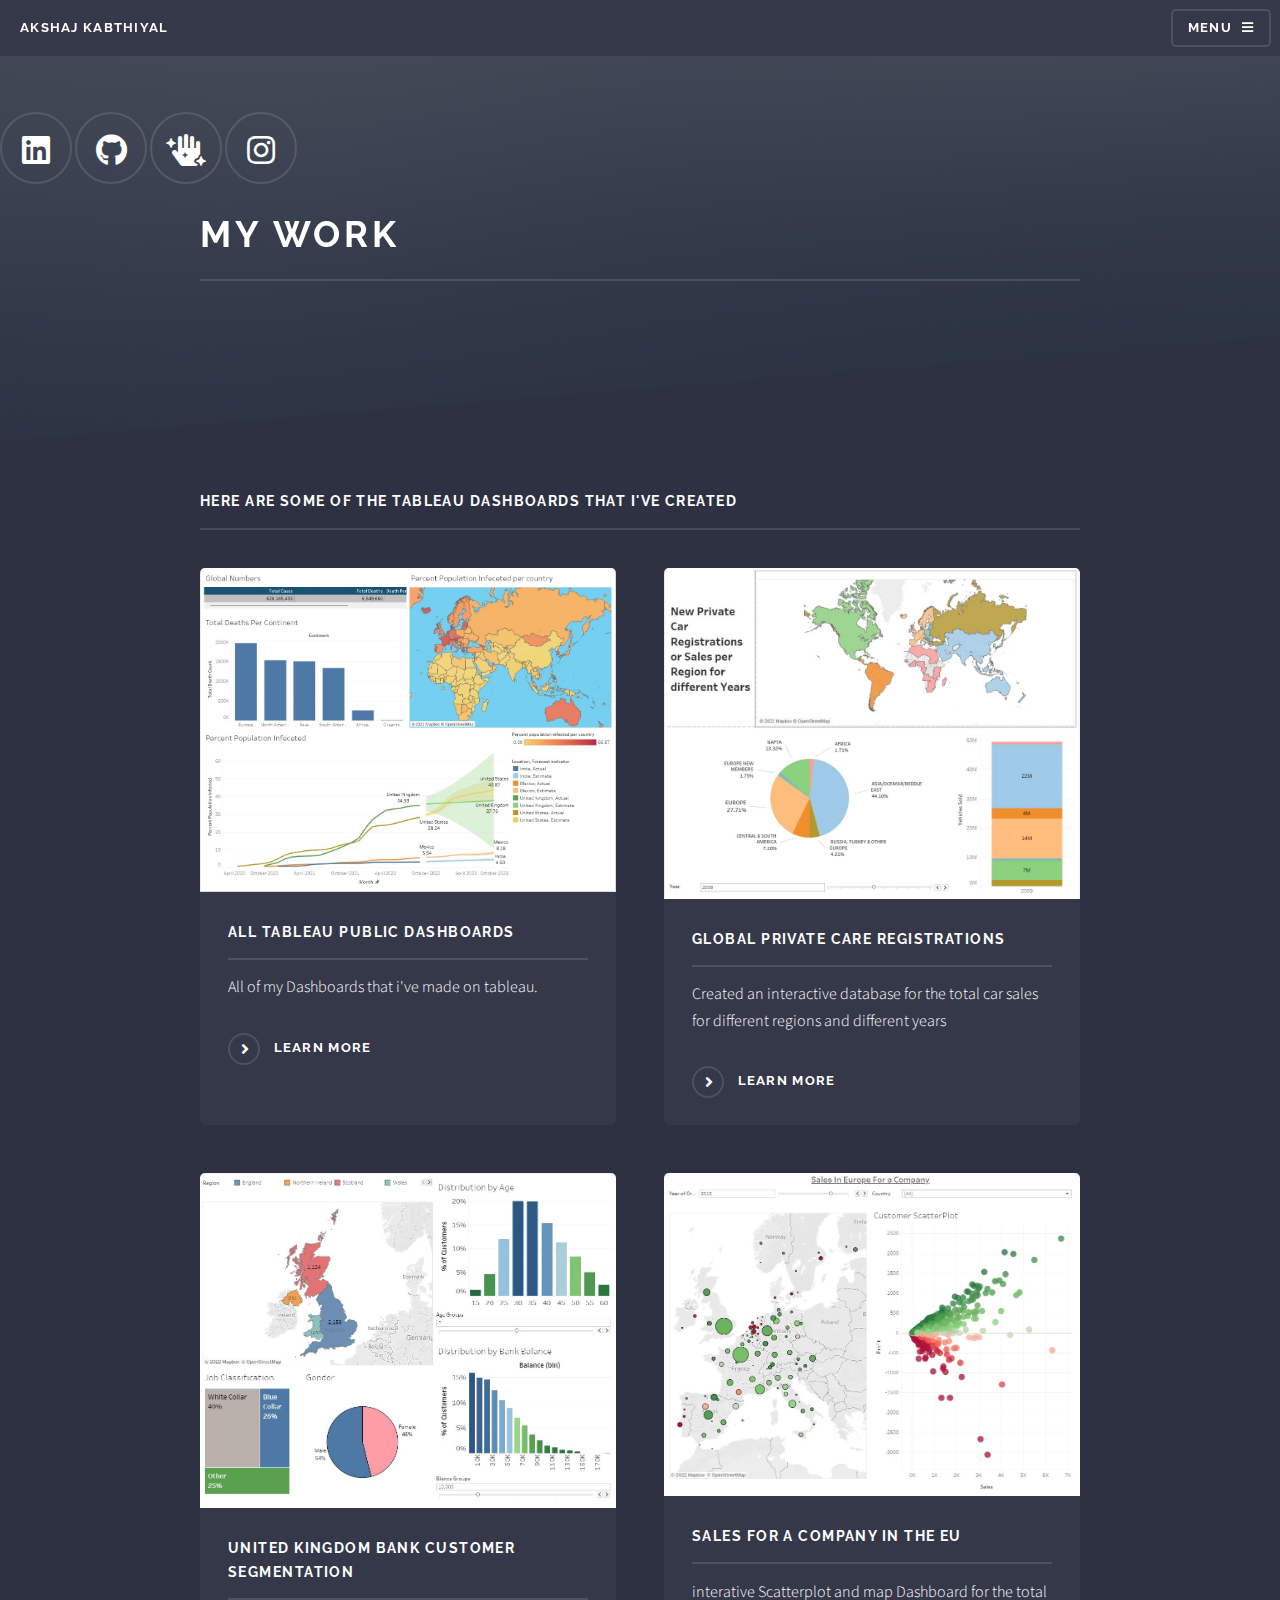
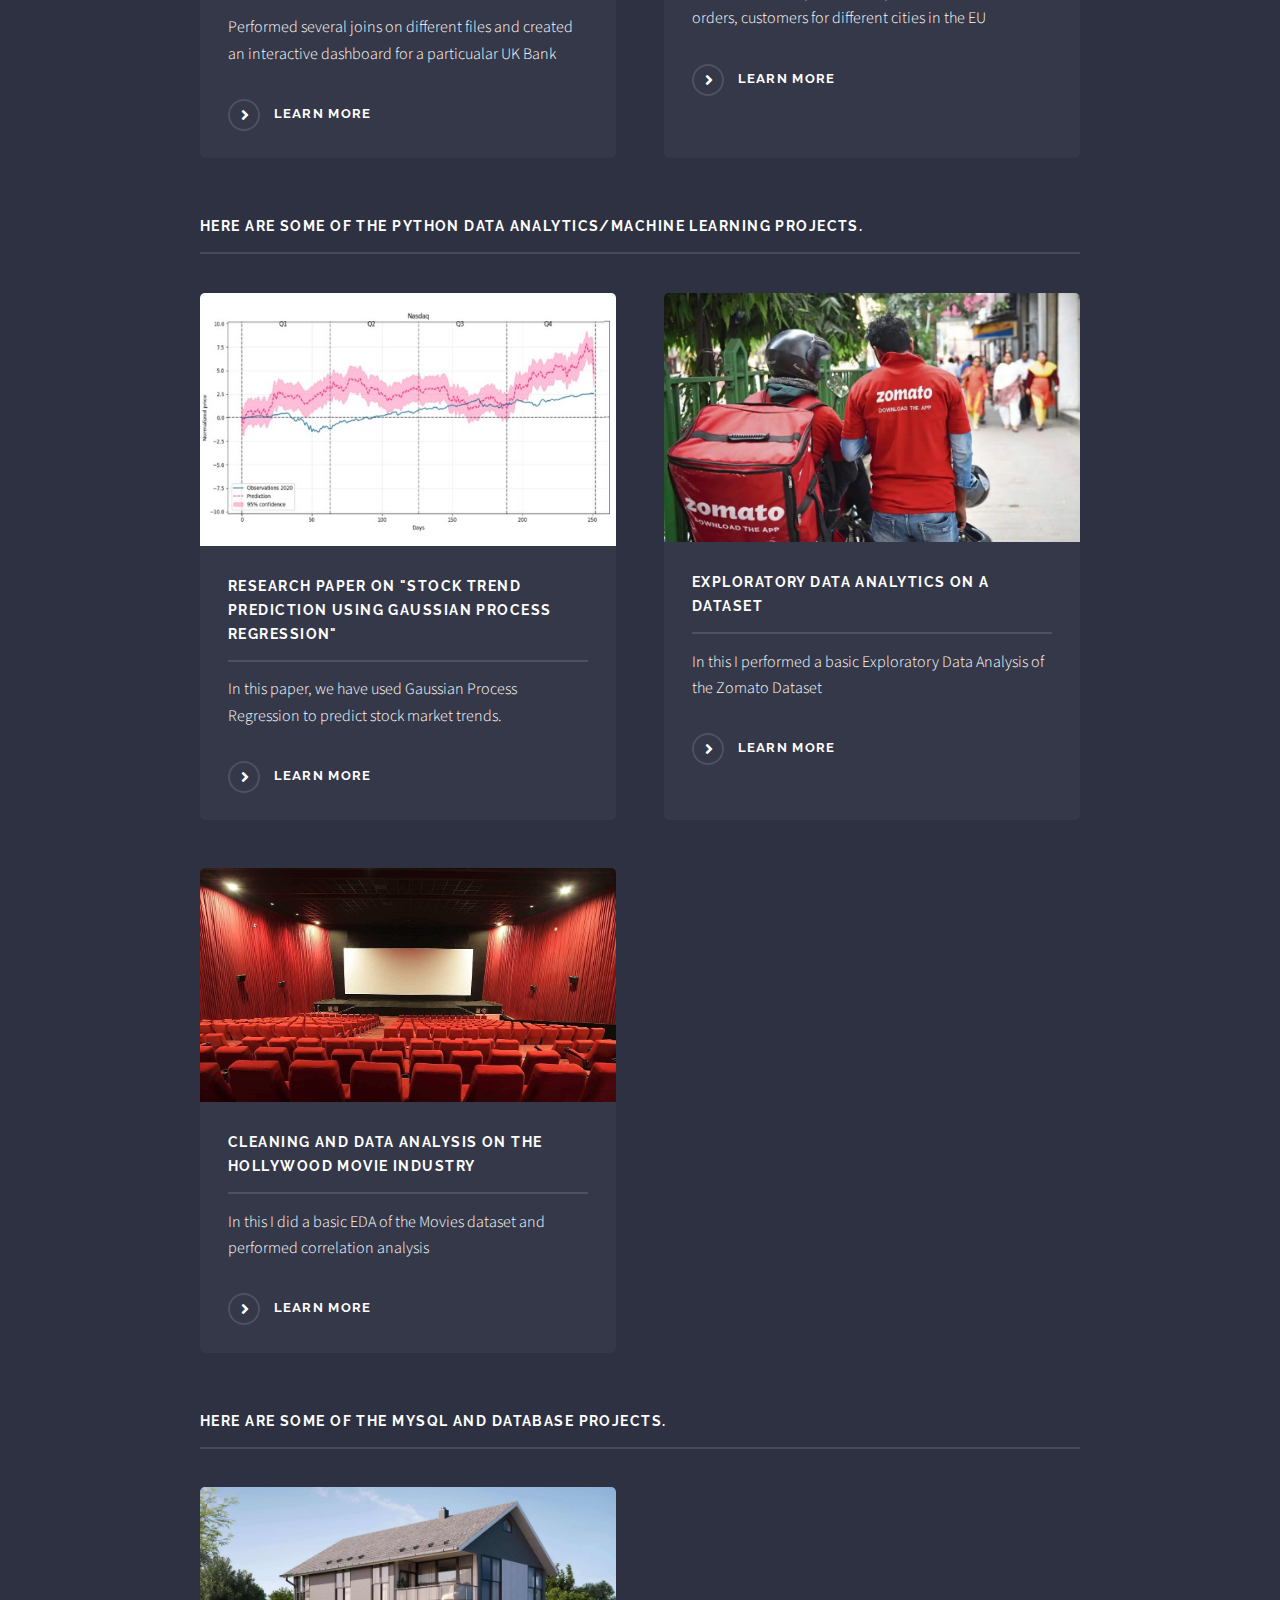
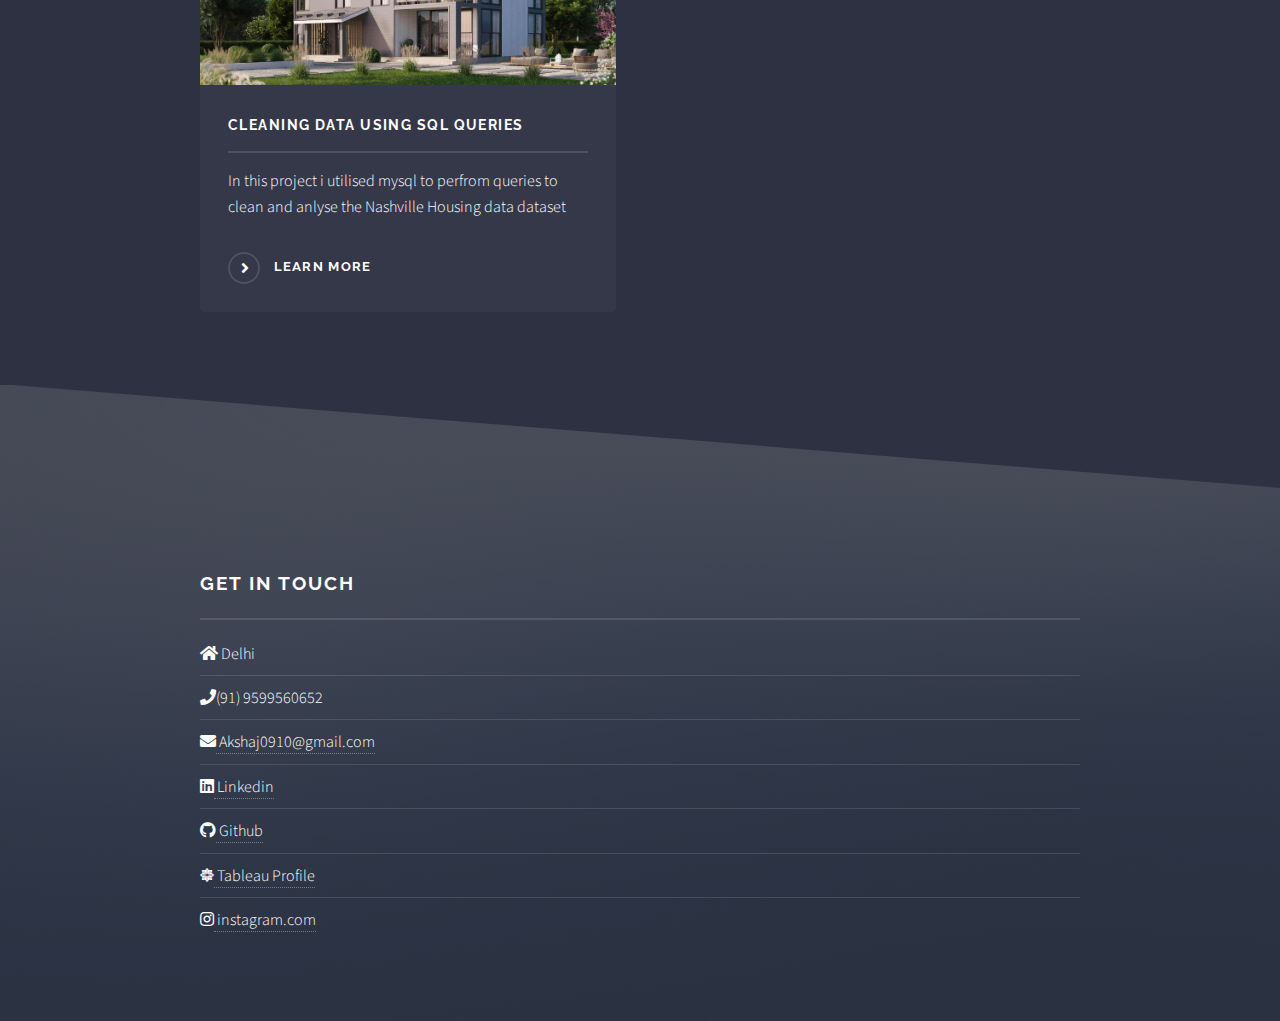
==== commit 7ed10e7d: "Update Projects.html" ====
--- a/Projects.html
+++ b/Projects.html
@@ -14,7 +14,7 @@
 
 				<!-- Header -->
 					<header id="header">
-						<h1><a href="Home.html">Akshaj Kabthiyal</a></h1>
+						<h1><a href="index.html">Akshaj Kabthiyal</a></h1>
 						<nav>
 							<a href="#menu">Menu</a>
 						</nav>
@@ -25,55 +25,87 @@
 						<div class="inner">
 							<h2>Menu</h2>
 							<ul class="links">
-								<li><a href="Home.html">Home</a></li>
-								<li><a href="generic.html">Generic</a></li>
-								<li><a href="elements.html">Elements</a></li>
-								<li><a href="#">Log In</a></li>
-								<li><a href="#">Sign Up</a></li>
+								<li><a href="index.html">Home</a></li>
+								<li><a href="Projects.html" target="_blank">Projects</a></li>
+								<li><a href="#footer" >Contact Info</a></li>
+								<li><a href="Resume.pdf" target="_blank">Resume</a></li>
 							</ul>
 							<a href="#" class="close">Close</a>
 						</div>
 					</nav>
 
 				<!-- Wrapper -->
-					<section id="wrapper">
-						<header>
-							<ul class="icons">
-								<li><a href="https://www.linkedin.com/in/akshaj-kabthiyal-46103a1b7/" class="icon brands fa-linkedin"><span class="label">Linkedin</span></a></li>
-								<li><a href="https://github.com/Akshaj0910" class="icon brands fa-github"><span class="label">Github</span></a></li>
-								<li><a href="https://public.tableau.com/app/profile/akshaj4601" class="icon brands fa-centos"><span class="label">Tableau</span></a></li>
-								<li><a href="https://www.instagram.com/akshaj0910/" class="icon brands fa-instagram"><span class="label">Instagram</span></a></li>
-							</ul>
-							<div class="inner">
-								<h2>Projects</h2>
-								<p> </p>
-							</div>
-						</header>
-
+				<section id="banner">
+					<div class="logo">
+						<a href="https://www.linkedin.com/in/akshaj-kabthiyal-46103a1b7/" class="icon brands fa-linkedin" target="_blank"><span class="label">Linkedin</span></a>
+						<a href="https://github.com/Akshaj0910" class="icon brands fa-github"target="_blank"><span class="label" >Github</span></a>
+						<a href="https://public.tableau.com/app/profile/akshaj4601" class="icon solid fa-hand-sparkles" target="_blank"><span class="label">Tableau</span></a>
+						<a href="https://www.instagram.com/akshaj0910/" class="icon brands fa-instagram" target="_blank"><span class="label">Instagram</span></a>
+					</div>
+					<div class="inner">
+						<h2>My Work</h2>
+					</div>
+				</section>
 						<!-- Content -->
 							<div class="wrapper">
 								<div class="inner">
-
-									<h3 class="major">Lorem ipsum dolor</h3>
-									<p>Morbi mattis mi consectetur tortor elementum, varius pellentesque velit convallis. Aenean tincidunt lectus auctor mauris maximus, ac scelerisque ipsum tempor. Duis vulputate ex et ex tincidunt, quis lacinia velit aliquet. Duis non efficitur nisi, id malesuada justo. Maecenas sagittis felis ac sagittis semper. Curabitur purus leo donec vel dolor at arcu tincidunt bibendum. Interdum et malesuada fames ac ante ipsum primis in faucibus. Fusce ut aliquet justo. Donec id neque ipsum. Integer eget ultricies odio. Nam vel ex a orci fringilla tincidunt. Aliquam eleifend ligula non velit accumsan cursus. Etiam ut gravida sapien.</p>
-
-									<p>Vestibulum ultrices risus velit, sit amet blandit massa auctor sit amet. Sed eu lectus sem. Phasellus in odio at ipsum porttitor mollis id vel diam. Praesent sit amet posuere risus, eu faucibus lectus. Vivamus ex ligula, tempus pulvinar ipsum in, auctor porta quam. Proin nec commodo, vel scelerisque nisi scelerisque. Suspendisse id quam vel tortor tincidunt suscipit. Nullam auctor orci eu dolor consectetur, interdum ullamcorper ante tincidunt. Mauris felis nec felis elementum varius.</p>
-
-									<h3 class="major">Vitae phasellus</h3>
-									<p>Cras mattis ante fermentum, malesuada neque vitae, eleifend erat. Phasellus non pulvinar erat. Fusce tincidunt, nisl eget mattis egestas, purus ipsum consequat orci, sit amet lobortis lorem lacus in tellus. Sed ac elementum arcu. Quisque placerat auctor laoreet.</p>
-
+									<h3 class="major">Here are some of the Tableau Dashboards that i've created</h3>
 									<section class="features">
 										<article>
-											<a href="#" class="image"><img src="images/pic04.jpg" alt="" /></a>
-											<h3 class="major">Sed feugiat lorem</h3>
-											<p>Lorem ipsum dolor sit amet, consectetur adipiscing vehicula id nulla dignissim dapibus ultrices.</p>
-											<a href="#" class="special">Learn more</a>
+											<a href="https://public.tableau.com/app/profile/akshaj4601"  target="_blank" class="image"><img src="images/Covid_dashboard.jpg" alt="" /></a>
+											<h3 class="major">All Tableau Public dashboards</h3>
+											<p>All of my Dashboards that i've made on tableau.</p>
+											<a href="https://public.tableau.com/app/profile/akshaj4601" target="_blank" class="special">Learn more</a>
 										</article>
 										<article>
-											<a href="#" class="image"><img src="images/pic05.jpg" alt="" /></a>
-											<h3 class="major">Nisl placerat</h3>
-											<p>Lorem ipsum dolor sit amet, consectetur adipiscing vehicula id nulla dignissim dapibus ultrices.</p>
-											<a href="#" class="special">Learn more</a>
+											<a href="https://public.tableau.com/app/profile/akshaj4601"  target="_blank" class="image"><img src="images/car_sales.jpg" alt="" /></a>
+											<h3 class="major">global private care registrations</h3>
+											<p>Created an interactive database for the total car sales for different regions and different years</p>
+											<a href="https://public.tableau.com/app/profile/akshaj4601" target="_blank" class="special">Learn more</a>
+										</article>
+										<article>
+											<a href="https://public.tableau.com/app/profile/akshaj4601"  target="_blank" class="image"><img src="images/bank_segmentation.jpg" alt="" /></a>
+											<h3 class="major">United Kingdom Bank Customer Segmentation</h3>
+											<p>Performed several joins on different files and created an interactive dashboard for a particualar UK Bank</p>
+											<a href="https://public.tableau.com/app/profile/akshaj4601" target="_blank" class="special">Learn more</a>
+										</article>
+										<article>
+											<a href="https://public.tableau.com/app/profile/akshaj4601"  target="_blank" class="image"><img src="images/eu_sales.jpg" alt="" /></a>
+											<h3 class="major">Sales for a company in the EU</h3>
+											<p>interative Scatterplot and map Dashboard for the total orders, customers for different cities in the EU</p>
+											<a href="https://public.tableau.com/app/profile/akshaj4601" target="_blank" class="special">Learn more</a>
+										</article>
+									</section>
+
+									<h3 class="major">Here are some of the Python Data Analytics/Machine learning projects.</h3>
+									<section class="features">
+										<article>
+											<a href="https://ieeexplore.ieee.org/document/9754114" class="image" target="_blank"><img src="images/Nasdaq.jpg" alt="" /></a>
+											<h3 class="major">Research Paper on "Stock trend prediction using gaussian process regression"</h3>
+											<p>	In this paper, we have used Gaussian Process Regression to predict stock market trends.</p>
+											<a href="https://ieeexplore.ieee.org/document/9754114" class="special" target="_blank">Learn more</a>
+										</article>
+										<article>
+											<a href="https://github.com/Akshaj0910/Portfolio-Project/blob/main/Zomato%20Dataset%20EDA.ipynb" target="_blank" class="image"><img src="images/zomato.jpg" alt="" /></a>
+											<h3 class="major">Exploratory Data Analytics on a dataset</h3>
+											<p>In this I performed a basic Exploratory Data Analysis of the Zomato Dataset</p>
+											<a href="https://github.com/Akshaj0910/Portfolio-Project/blob/main/Zomato%20Dataset%20EDA.ipynb" target="_blank" class="special">Learn more</a>
+										</article>
+										<article>
+											<a href="https://github.com/Akshaj0910/Portfolio-Project/blob/main/Movie%20Industry%20Analysis.ipynb" target="_blank" class="image"><img src="images/Cinema.jpg" alt="" /></a>
+											<h3 class="major"> Cleaning and Data Analysis on the Hollywood Movie Industry</h3>
+											<p>In this I did a basic EDA of the Movies dataset and performed correlation analysis</p>
+											<a href="https://github.com/Akshaj0910/Portfolio-Project/blob/main/Movie%20Industry%20Analysis.ipynb" target="_blank" class="special">Learn more</a>
+										</article>
+									</section>
+									
+									<h3 class="major">Here are some of the MYSQL and Database projects.</h3>
+									<section class="features">
+										<article>
+											<a href="https://github.com/Akshaj0910/Portfolio-Project/blob/main/Data_cleaning_housing.sql"  target="_blank" class="image"><img src="images/Home.jpg" alt="" /></a>
+											<h3 class="major">Cleaning data using sql queries</h3>
+											<p>In this project i utilised mysql to perfrom queries to clean and anlyse the Nashville Housing data dataset</p>
+											<a href="https://github.com/Akshaj0910/Portfolio-Project/blob/main/Data_cleaning_housing.sql" target="_blank" class="special">Learn more</a>
 										</article>
 									</section>
 
@@ -83,46 +115,24 @@
 					</section>
 
 				<!-- Footer -->
-					<section id="footer">
-						<div class="inner">
-							<h2 class="major">Get in touch</h2>
-							<p>Cras mattis ante fermentum, malesuada neque vitae, eleifend erat. Phasellus non pulvinar erat. Fusce tincidunt, nisl eget mattis egestas, purus ipsum consequat orci, sit amet lobortis lorem lacus in tellus. Sed ac elementum arcu. Quisque placerat auctor laoreet.</p>
-							<form method="post" action="#">
-								<div class="fields">
-									<div class="field">
-										<label for="name">Name</label>
-										<input type="text" name="name" id="name" />
-									</div>
-									<div class="field">
-										<label for="email">Email</label>
-										<input type="email" name="email" id="email" />
-									</div>
-									<div class="field">
-										<label for="message">Message</label>
-										<textarea name="message" id="message" rows="4"></textarea>
-									</div>
-								</div>
-								<ul class="actions">
-									<li><input type="submit" value="Send Message" /></li>
-								</ul>
-							</form>
-							<ul class="contact">
-								<li class="icon solid fa-home">
-									Untitled Inc<br />
-									1234 Somewhere Road Suite #2894<br />
-									Nashville, TN 00000-0000
-								</li>
-								<li class="icon solid fa-phone">(000) 000-0000</li>
-								<li class="icon solid fa-envelope"><a href="#">information@untitled.tld</a></li>
-								<li class="icon brands fa-twitter"><a href="#">twitter.com/untitled-tld</a></li>
-								<li class="icon brands fa-facebook-f"><a href="#">facebook.com/untitled-tld</a></li>
-								<li class="icon brands fa-instagram"><a href="#">instagram.com/untitled-tld</a></li>
-							</ul>
-						</div>
-					</section>
+				<section id="footer">
+					<div class="inner">
+						<h2 class="major">Get in touch</h2>
+						<ul class="alt">
+							<li class="icon solid fa-home">
+								Delhi
+							</li>
+							<li class="icon solid fa-phone">(91) 9599560652</li>
+							<li class="icon solid fa-envelope"><a href="mailto: Akshaj0910@gmail.com"> Akshaj0910@gmail.com</a></li>
+							<li class="icon brands fa-linkedin"><a href="https://www.linkedin.com/in/akshaj-kabthiyal-46103a1b7/"target="_blank"> Linkedin</a></li>
+							<li class="icon brands fa-github"><a href="https://github.com/Akshaj0910"target="_blank"> Github</a></li>
+							<li class="icon brands fa-centos"><a href="https://public.tableau.com/app/profile/akshaj4601"target="_blank"> Tableau Profile</a></li>
+							<li class="icon brands fa-instagram"><a href="https://www.instagram.com/akshaj0910/"target="_blank"> instagram.com</a></li>
+						</ul>
+					</div>
+				</section>
 
-			</div>
-
+		</div>
 		<!-- Scripts -->
 			<script src="assets/js/jquery.min.js"></script>
 			<script src="assets/js/jquery.scrollex.min.js"></script>
@@ -132,4 +142,4 @@
 			<script src="assets/js/main.js"></script>
 
 	</body>
-</html>+</html>
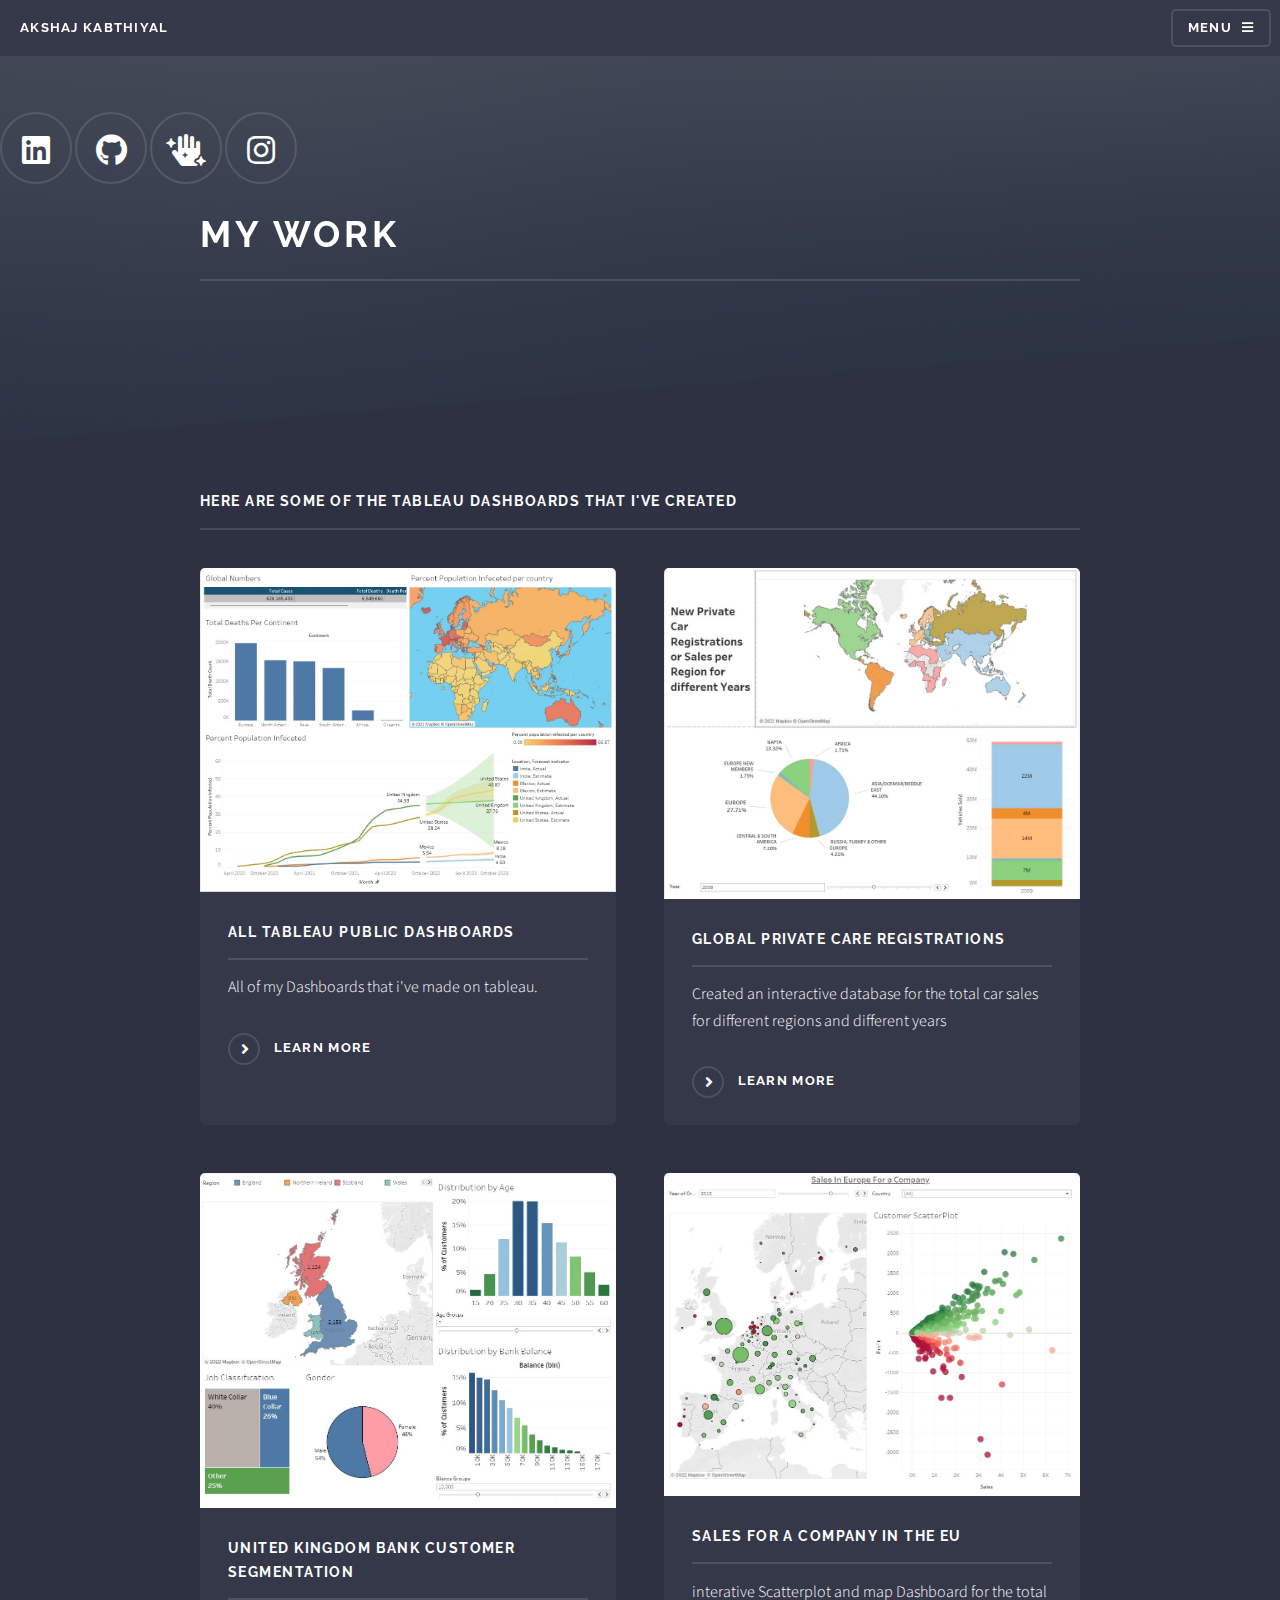
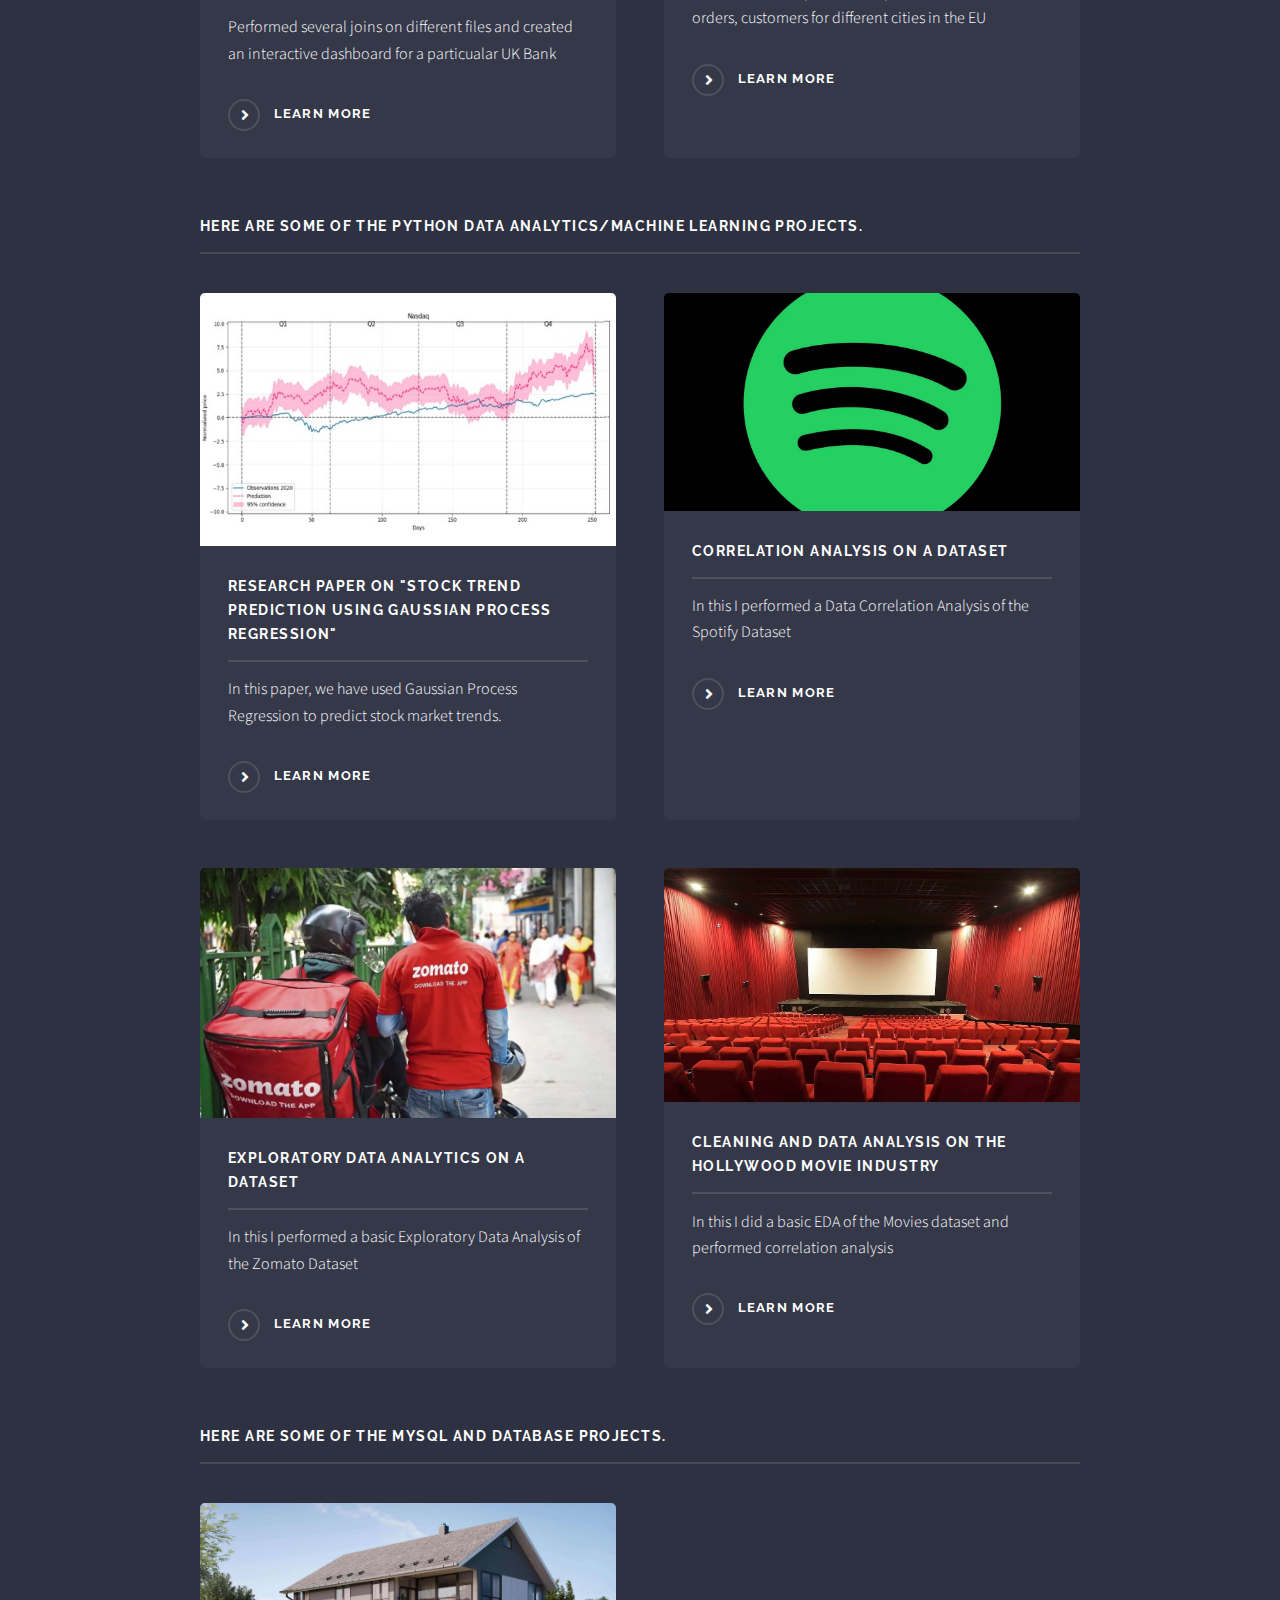
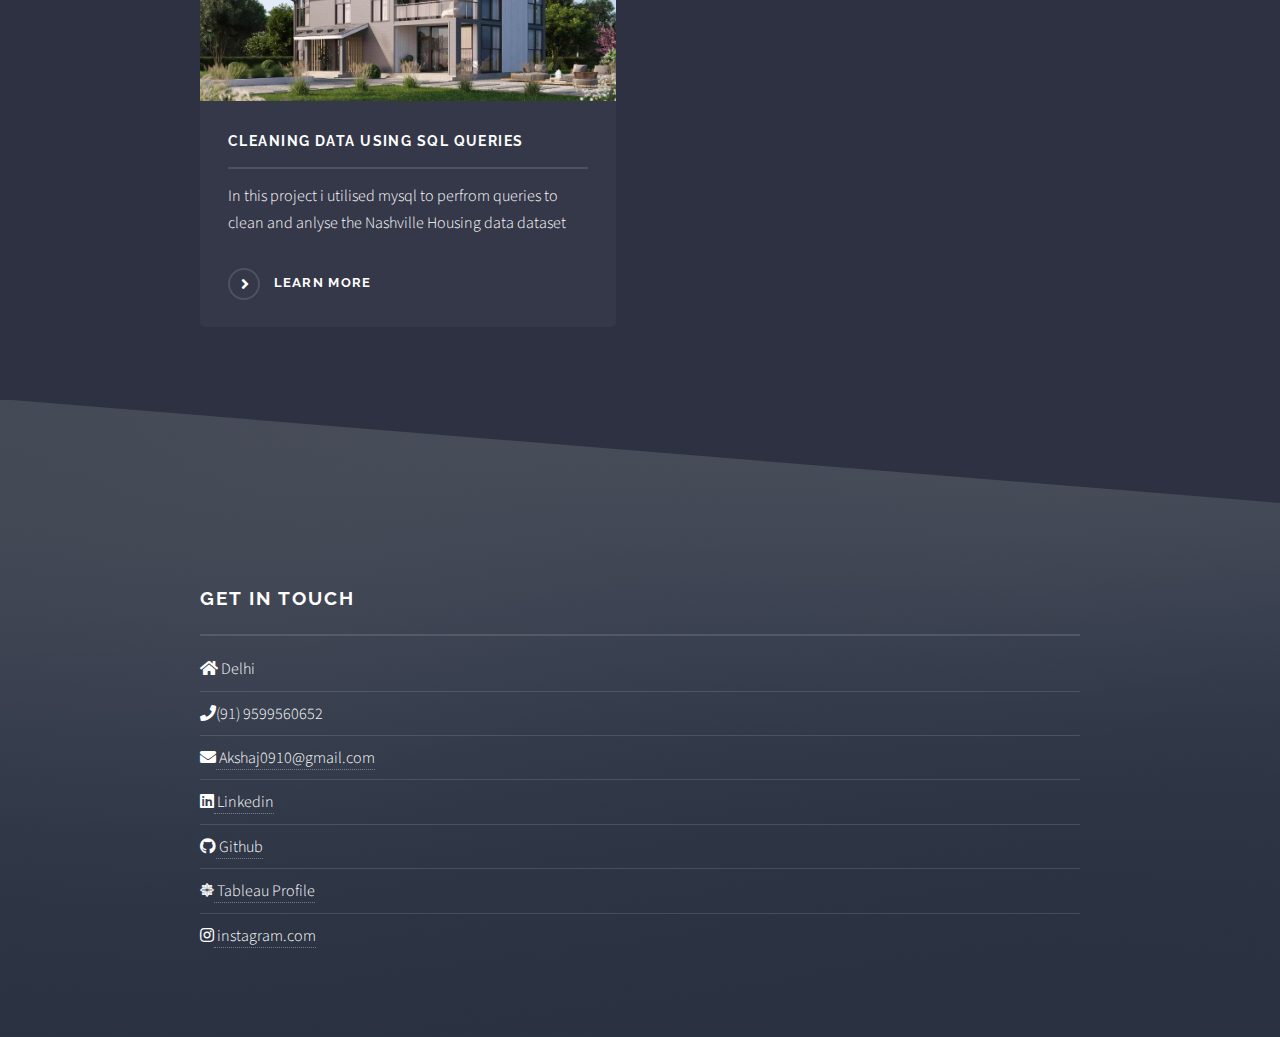
==== commit 3d112136: "Update Projects.html" ====
--- a/Projects.html
+++ b/Projects.html
@@ -28,7 +28,7 @@
 								<li><a href="index.html">Home</a></li>
 								<li><a href="Projects.html" target="_blank">Projects</a></li>
 								<li><a href="#footer" >Contact Info</a></li>
-								<li><a href="Resume.pdf" target="_blank">Resume</a></li>
+								<li><a href="Resume.html" target="_blank">Resume</a></li>
 							</ul>
 							<a href="#" class="close">Close</a>
 						</div>
@@ -84,6 +84,12 @@
 											<h3 class="major">Research Paper on "Stock trend prediction using gaussian process regression"</h3>
 											<p>	In this paper, we have used Gaussian Process Regression to predict stock market trends.</p>
 											<a href="https://ieeexplore.ieee.org/document/9754114" class="special" target="_blank">Learn more</a>
+										</article>
+										<article>
+											<a href="https://github.com/Akshaj0910/Portfolio-Project/blob/main/Spotify%20Data%20Analysis.ipynb" target="_blank" class="image"><img src="images/spotify.jpg" alt="" /></a>
+											<h3 class="major">Correlation Analysis on a dataset</h3>
+											<p>In this I performed a Data Correlation Analysis of the Spotify Dataset</p>
+											<a href="https://github.com/Akshaj0910/Portfolio-Project/blob/main/Spotify%20Data%20Analysis.ipynb" target="_blank" class="special">Learn more</a>
 										</article>
 										<article>
 											<a href="https://github.com/Akshaj0910/Portfolio-Project/blob/main/Zomato%20Dataset%20EDA.ipynb" target="_blank" class="image"><img src="images/zomato.jpg" alt="" /></a>
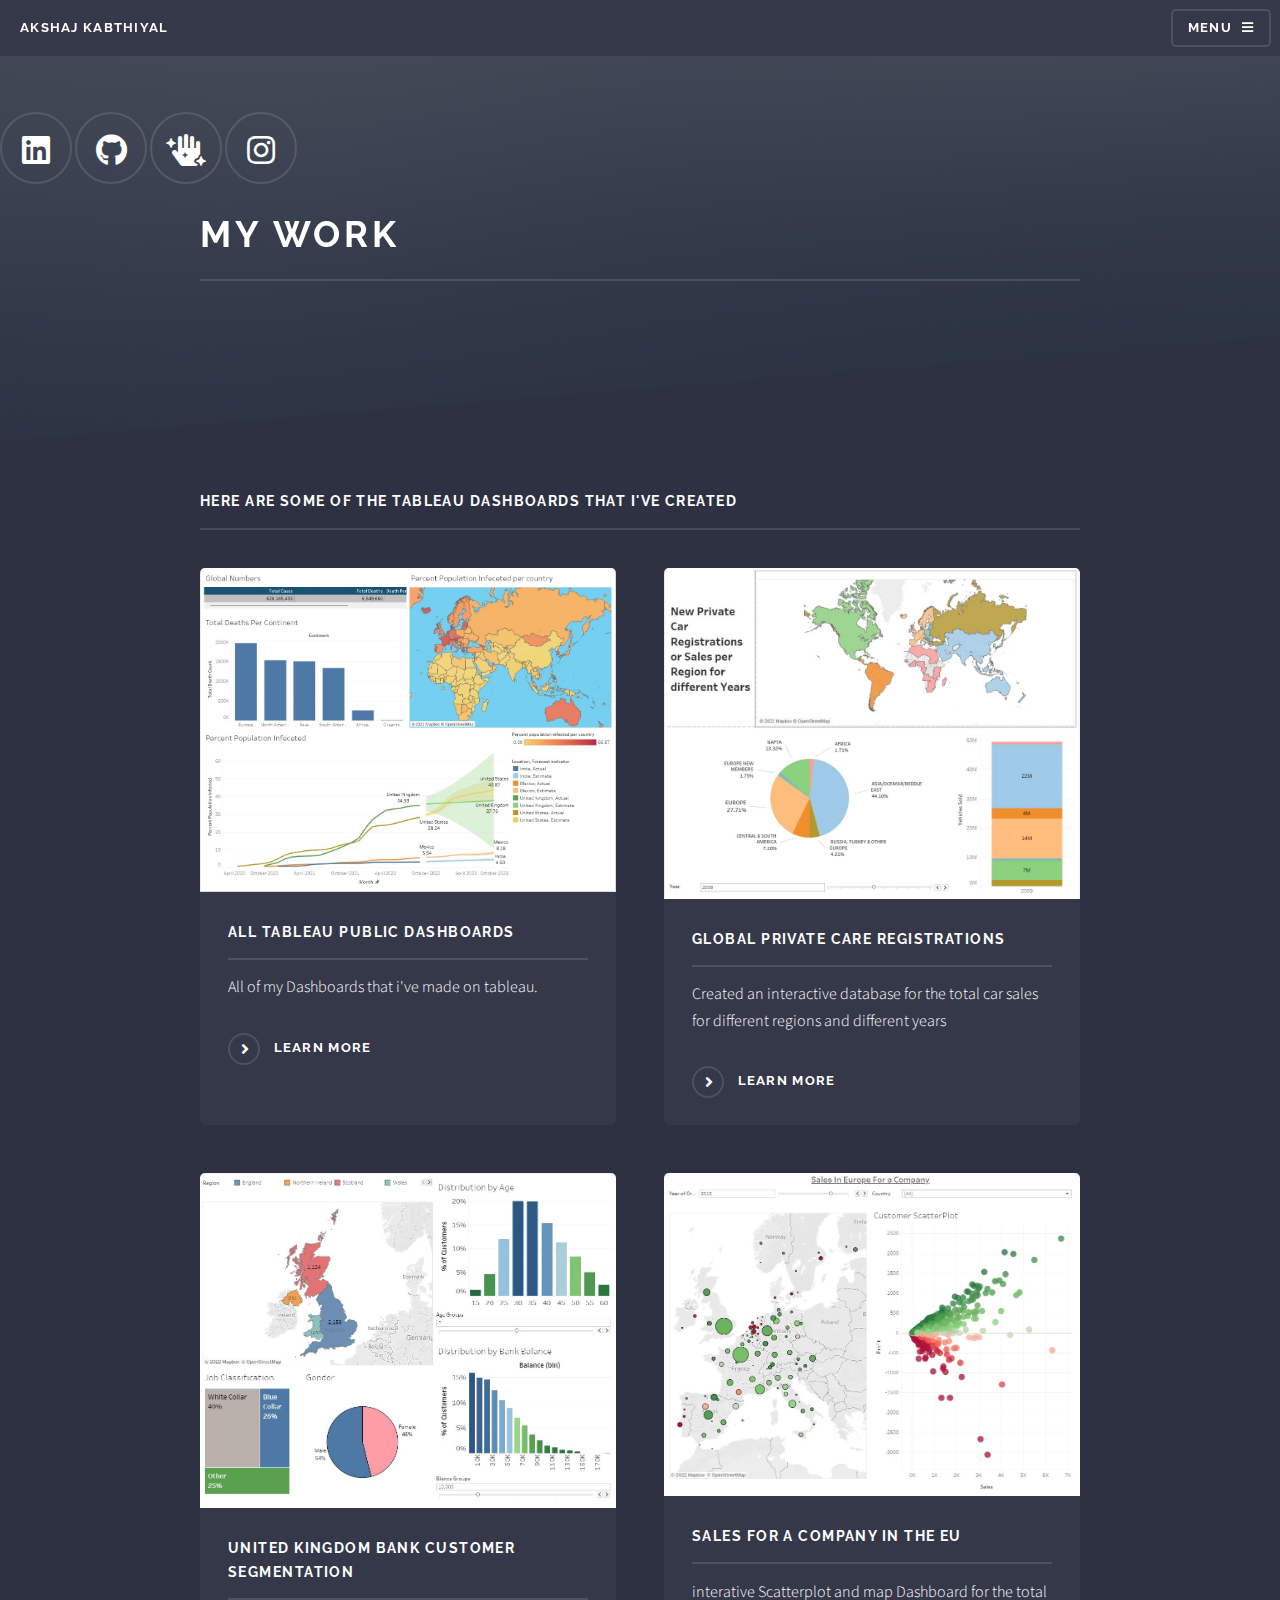
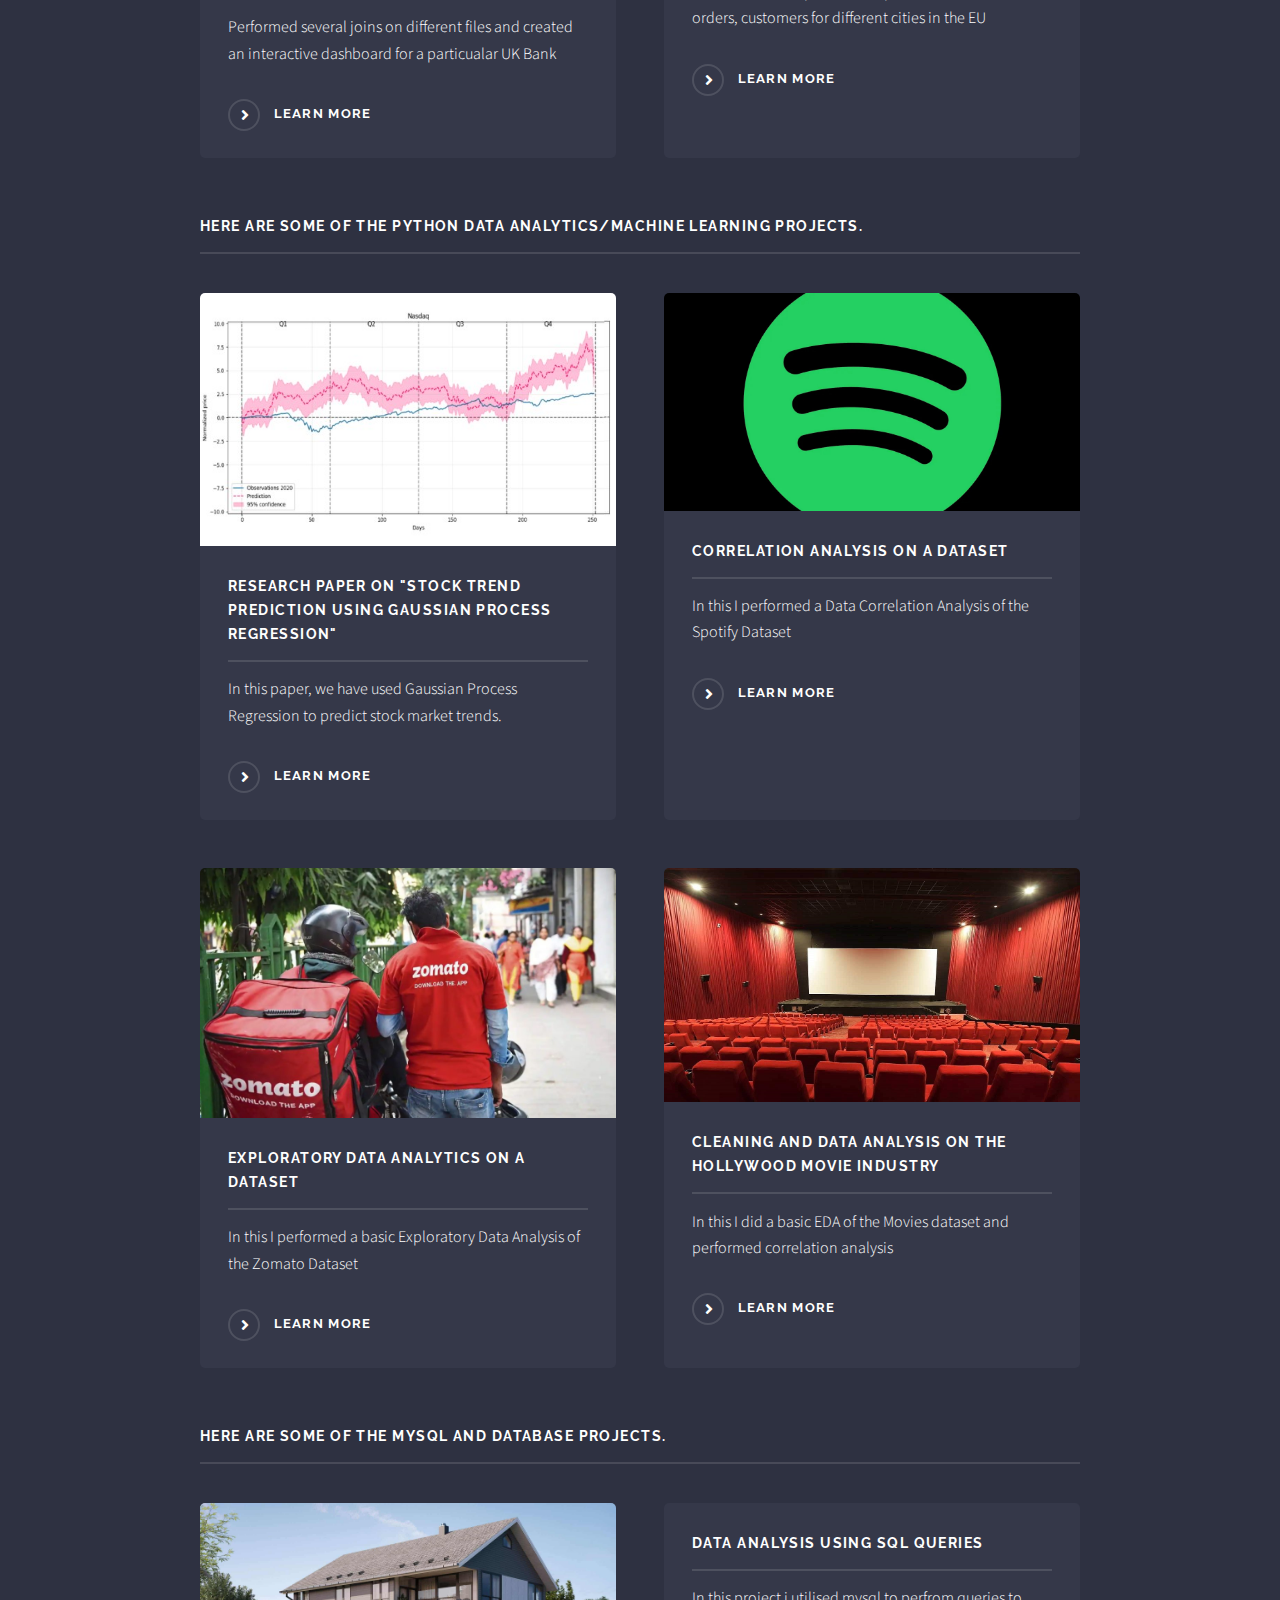
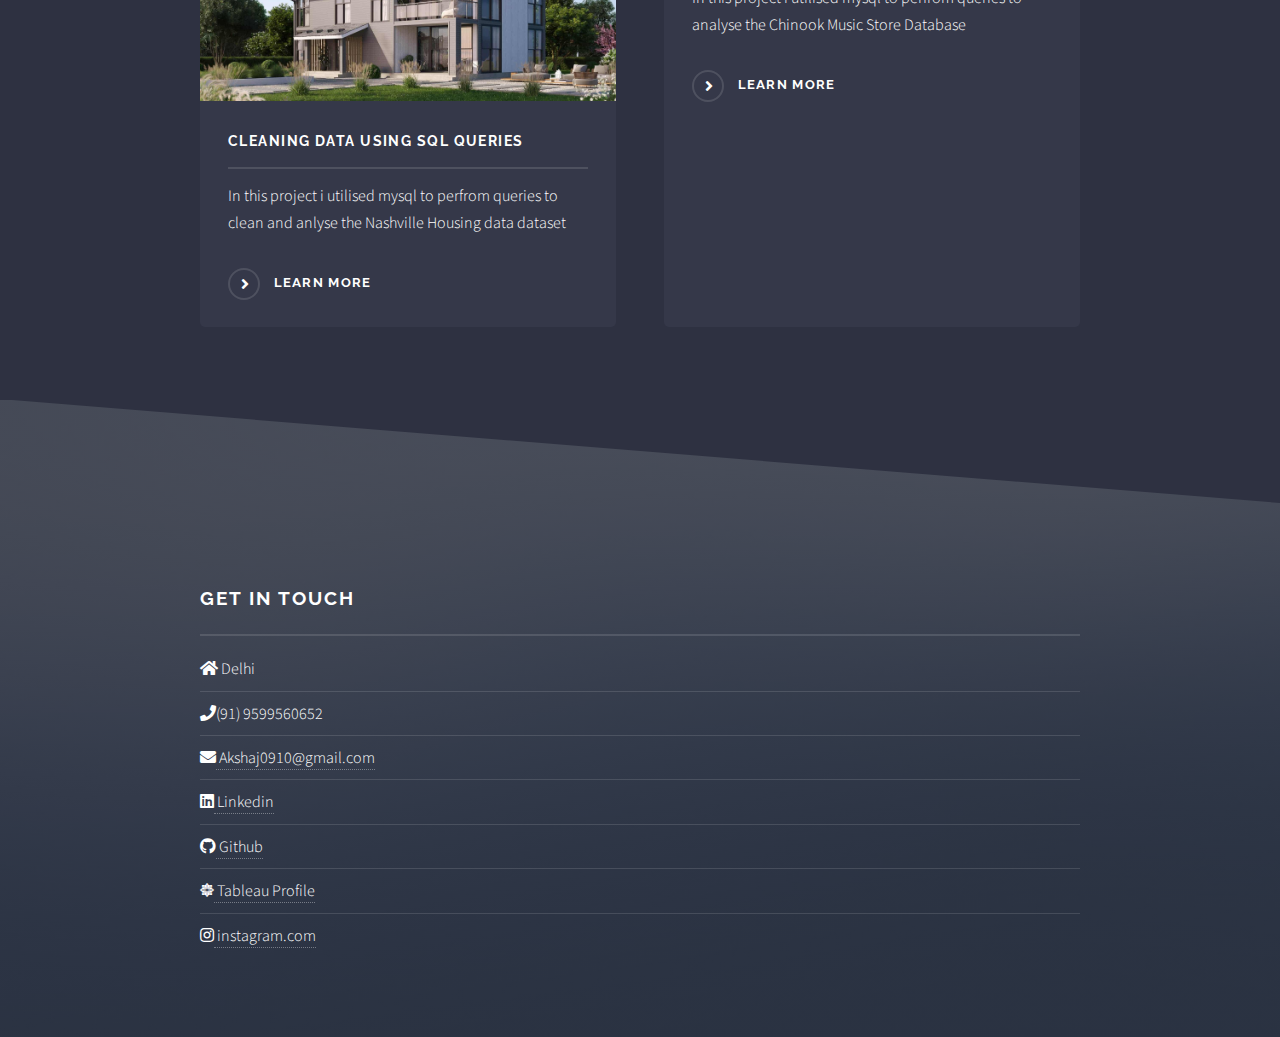
==== commit 9d7d07c5: "Update Projects.html" ====
--- a/Projects.html
+++ b/Projects.html
@@ -113,6 +113,12 @@
 											<p>In this project i utilised mysql to perfrom queries to clean and anlyse the Nashville Housing data dataset</p>
 											<a href="https://github.com/Akshaj0910/Portfolio-Project/blob/main/Data_cleaning_housing.sql" target="_blank" class="special">Learn more</a>
 										</article>
+										<article>
+											<a href="https://github.com/Akshaj0910/Portfolio-Project/blob/main/Chinook%20Data%20Analysis.sql"  target="_blank" class="image"><img src="images/Music.jpg" alt="" /></a>
+											<h3 class="major">Data Analysis Using SQL Queries</h3>
+											<p>In this project i utilised mysql to perfrom queries to analyse the Chinook Music Store Database</p>
+											<a href="https://github.com/Akshaj0910/Portfolio-Project/blob/main/Chinook%20Data%20Analysis.sql" target="_blank" class="special">Learn more</a>
+										</article>
 									</section>
 
 								</div>
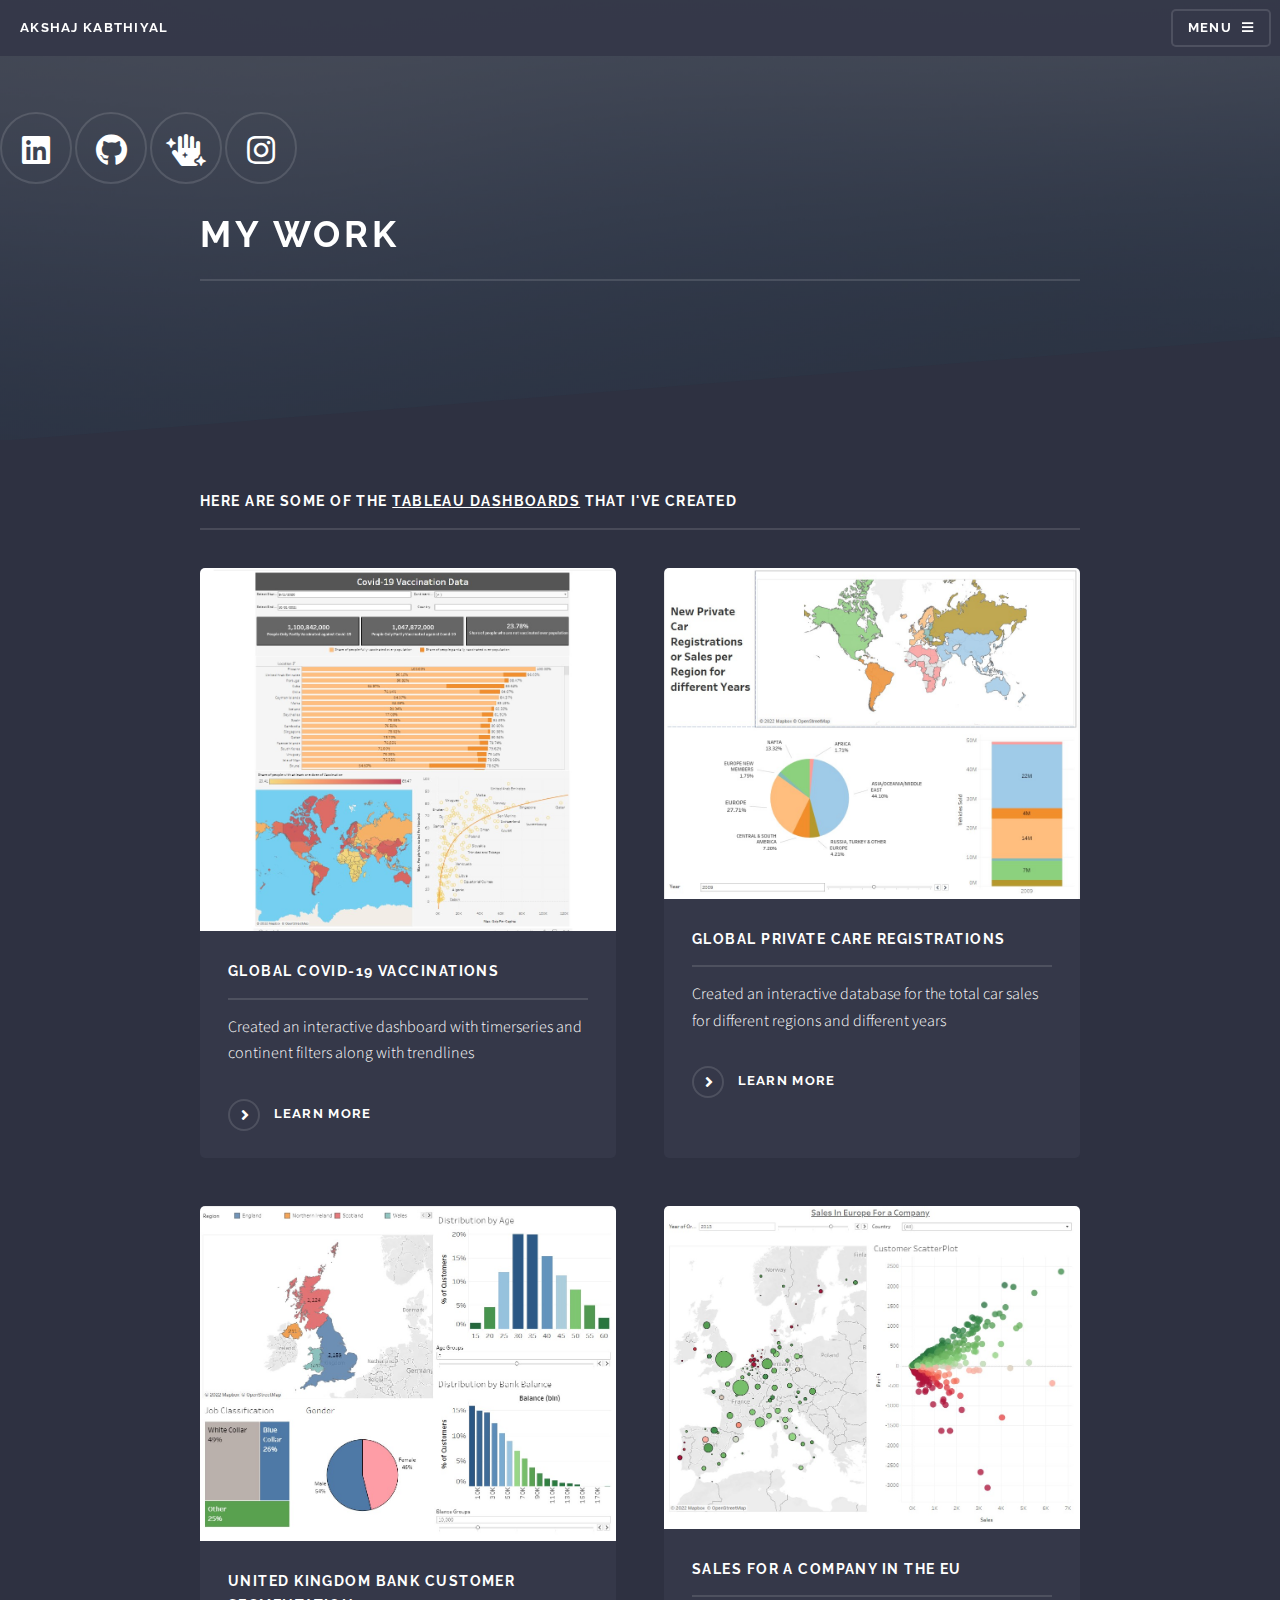
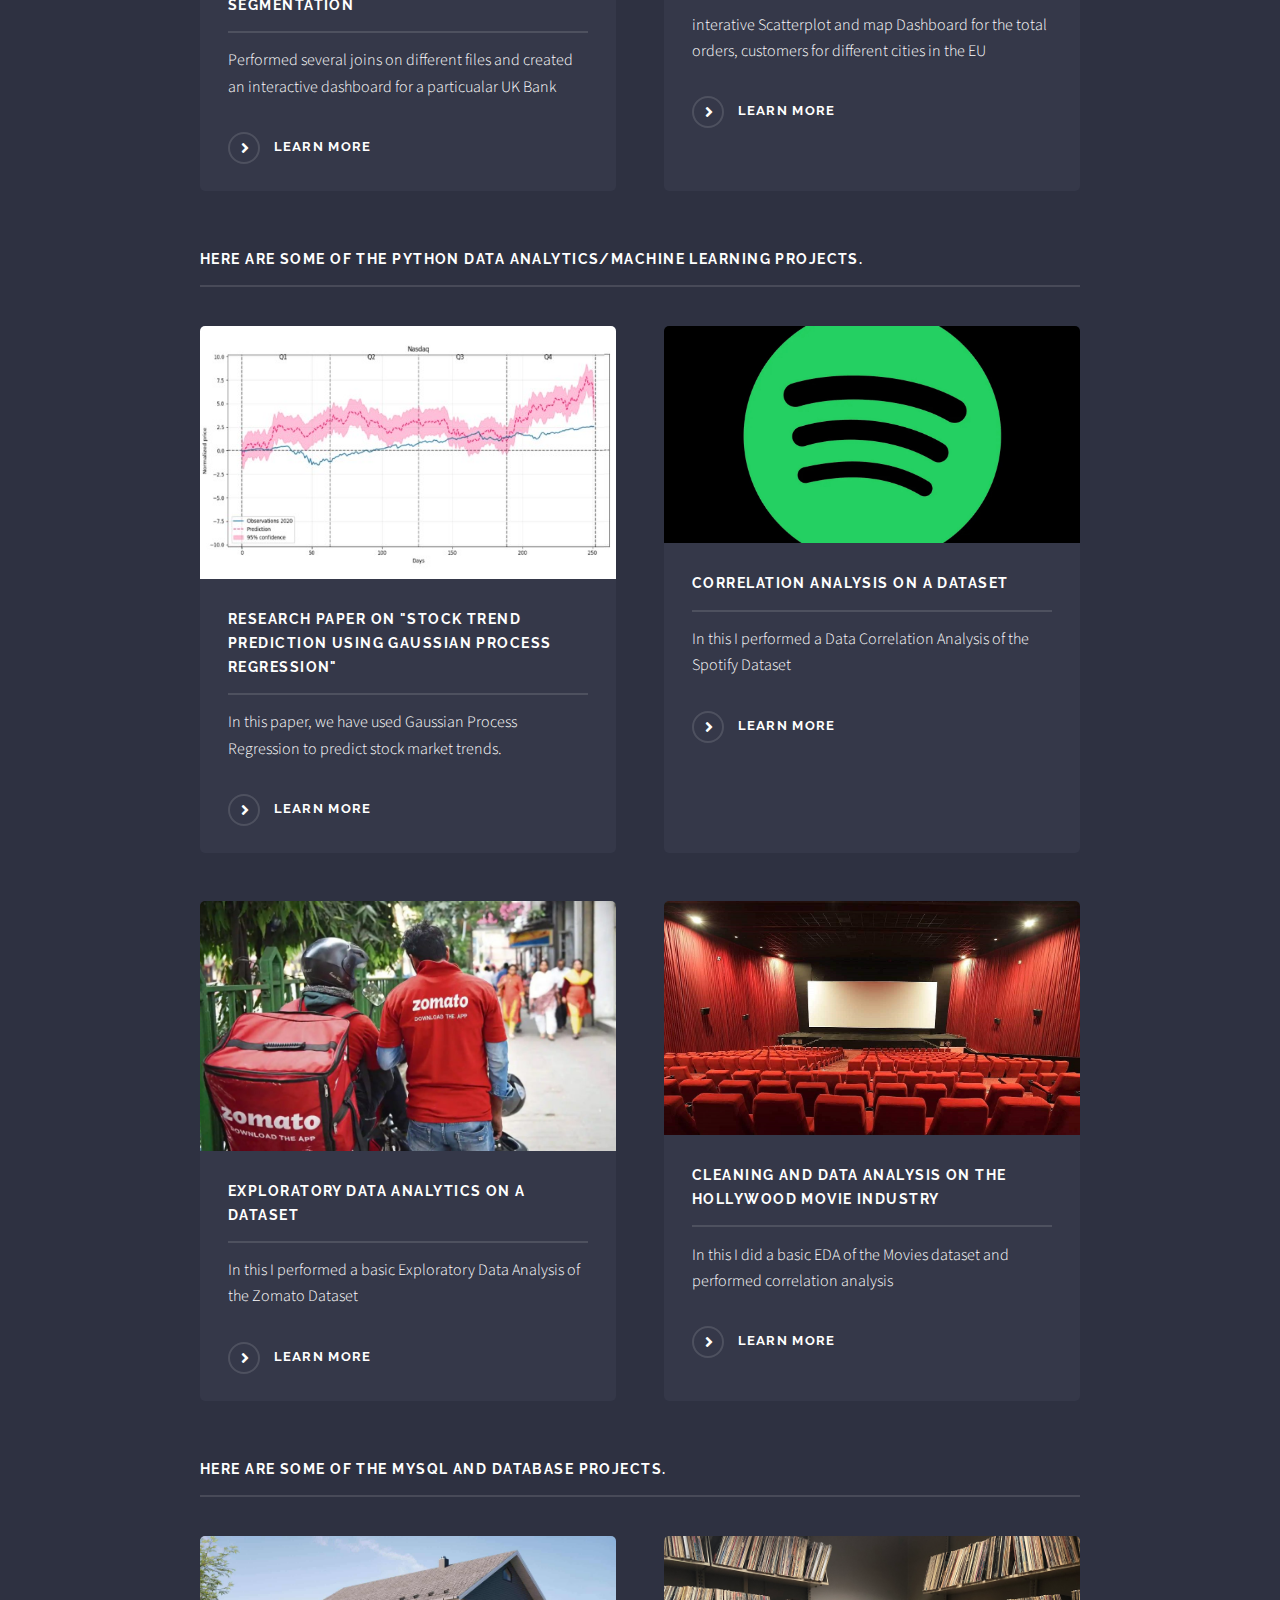
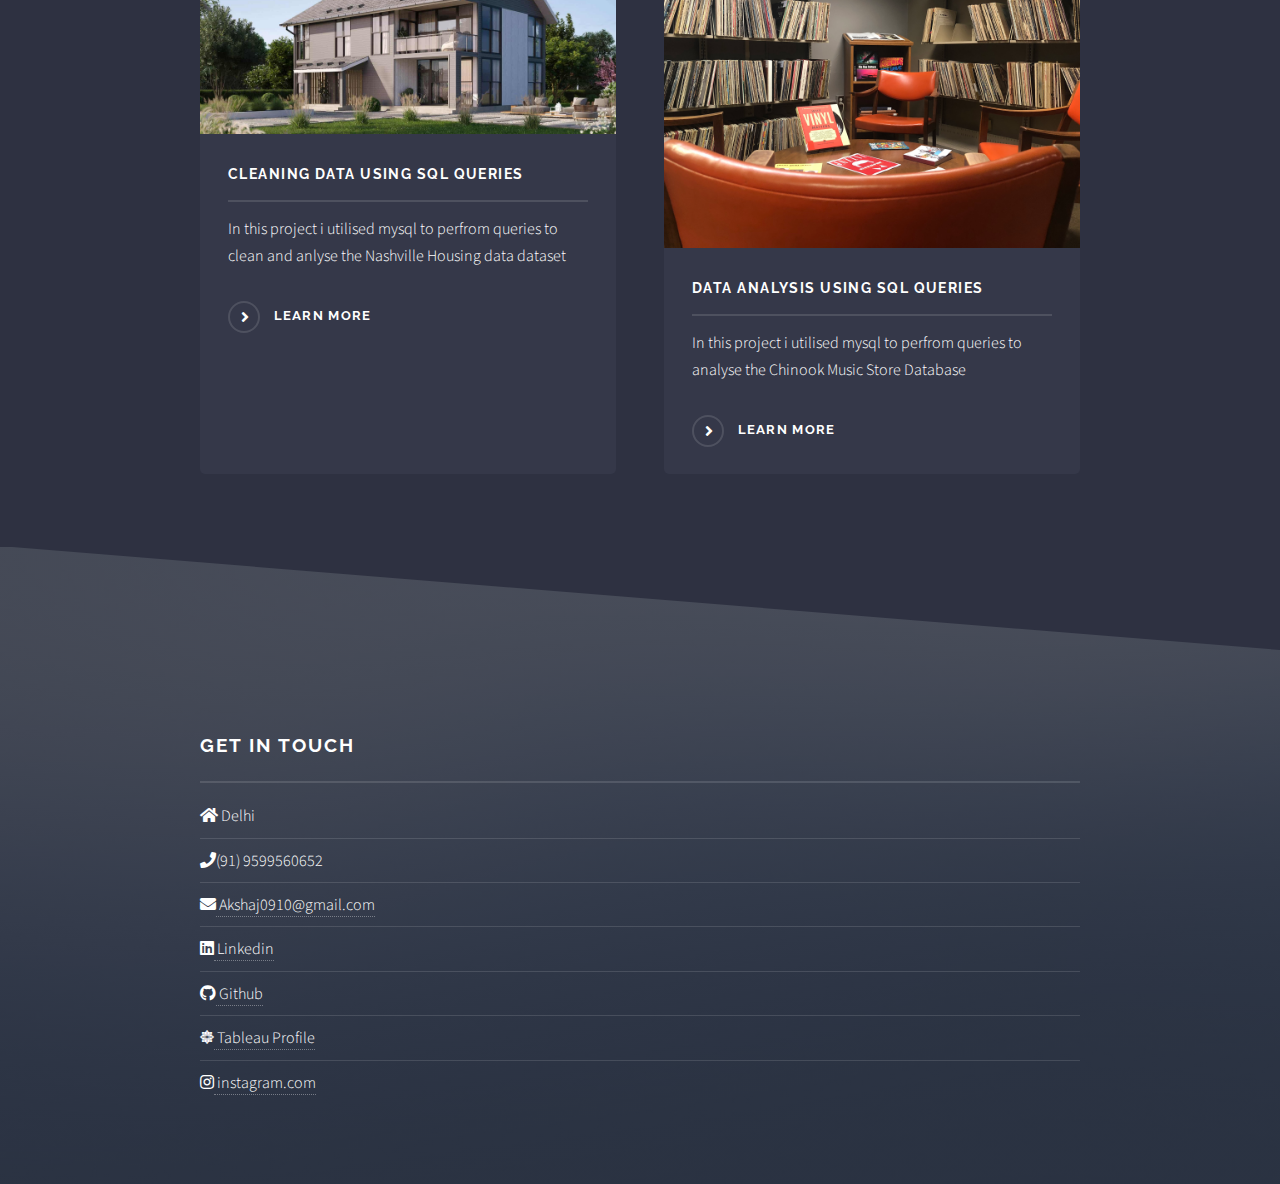
==== commit 1679c5cf: "Update Projects.html" ====
--- a/Projects.html
+++ b/Projects.html
@@ -49,13 +49,13 @@
 						<!-- Content -->
 							<div class="wrapper">
 								<div class="inner">
-									<h3 class="major">Here are some of the Tableau Dashboards that i've created</h3>
+									<h3 class="major">Here are some of the <a href="https://public.tableau.com/app/profile/akshaj4601" target="_blank" ><u>Tableau Dashboards</u></a>  that i've created</h3>
 									<section class="features">
 										<article>
-											<a href="https://public.tableau.com/app/profile/akshaj4601"  target="_blank" class="image"><img src="images/Covid_dashboard.jpg" alt="" /></a>
-											<h3 class="major">All Tableau Public dashboards</h3>
-											<p>All of my Dashboards that i've made on tableau.</p>
-											<a href="https://public.tableau.com/app/profile/akshaj4601" target="_blank" class="special">Learn more</a>
+											<a href="https://public.tableau.com/app/profile/akshaj4601/viz/CovidVaccinationData_16713628586210/GlobalVaccineTracker?publish=yes"  target="_blank" class="image"><img src="images/Covid_Vacc.jpg" alt="" /></a>
+											<h3 class="major">Global Covid-19 Vaccinations </h3>
+											<p>Created an interactive dashboard with timerseries and continent filters along with trendlines</p>
+											<a href="https://public.tableau.com/app/profile/akshaj4601/viz/CovidVaccinationData_16713628586210/GlobalVaccineTracker?publish=yes" target="_blank" class="special">Learn more</a>
 										</article>
 										<article>
 											<a href="https://public.tableau.com/app/profile/akshaj4601"  target="_blank" class="image"><img src="images/car_sales.jpg" alt="" /></a>
